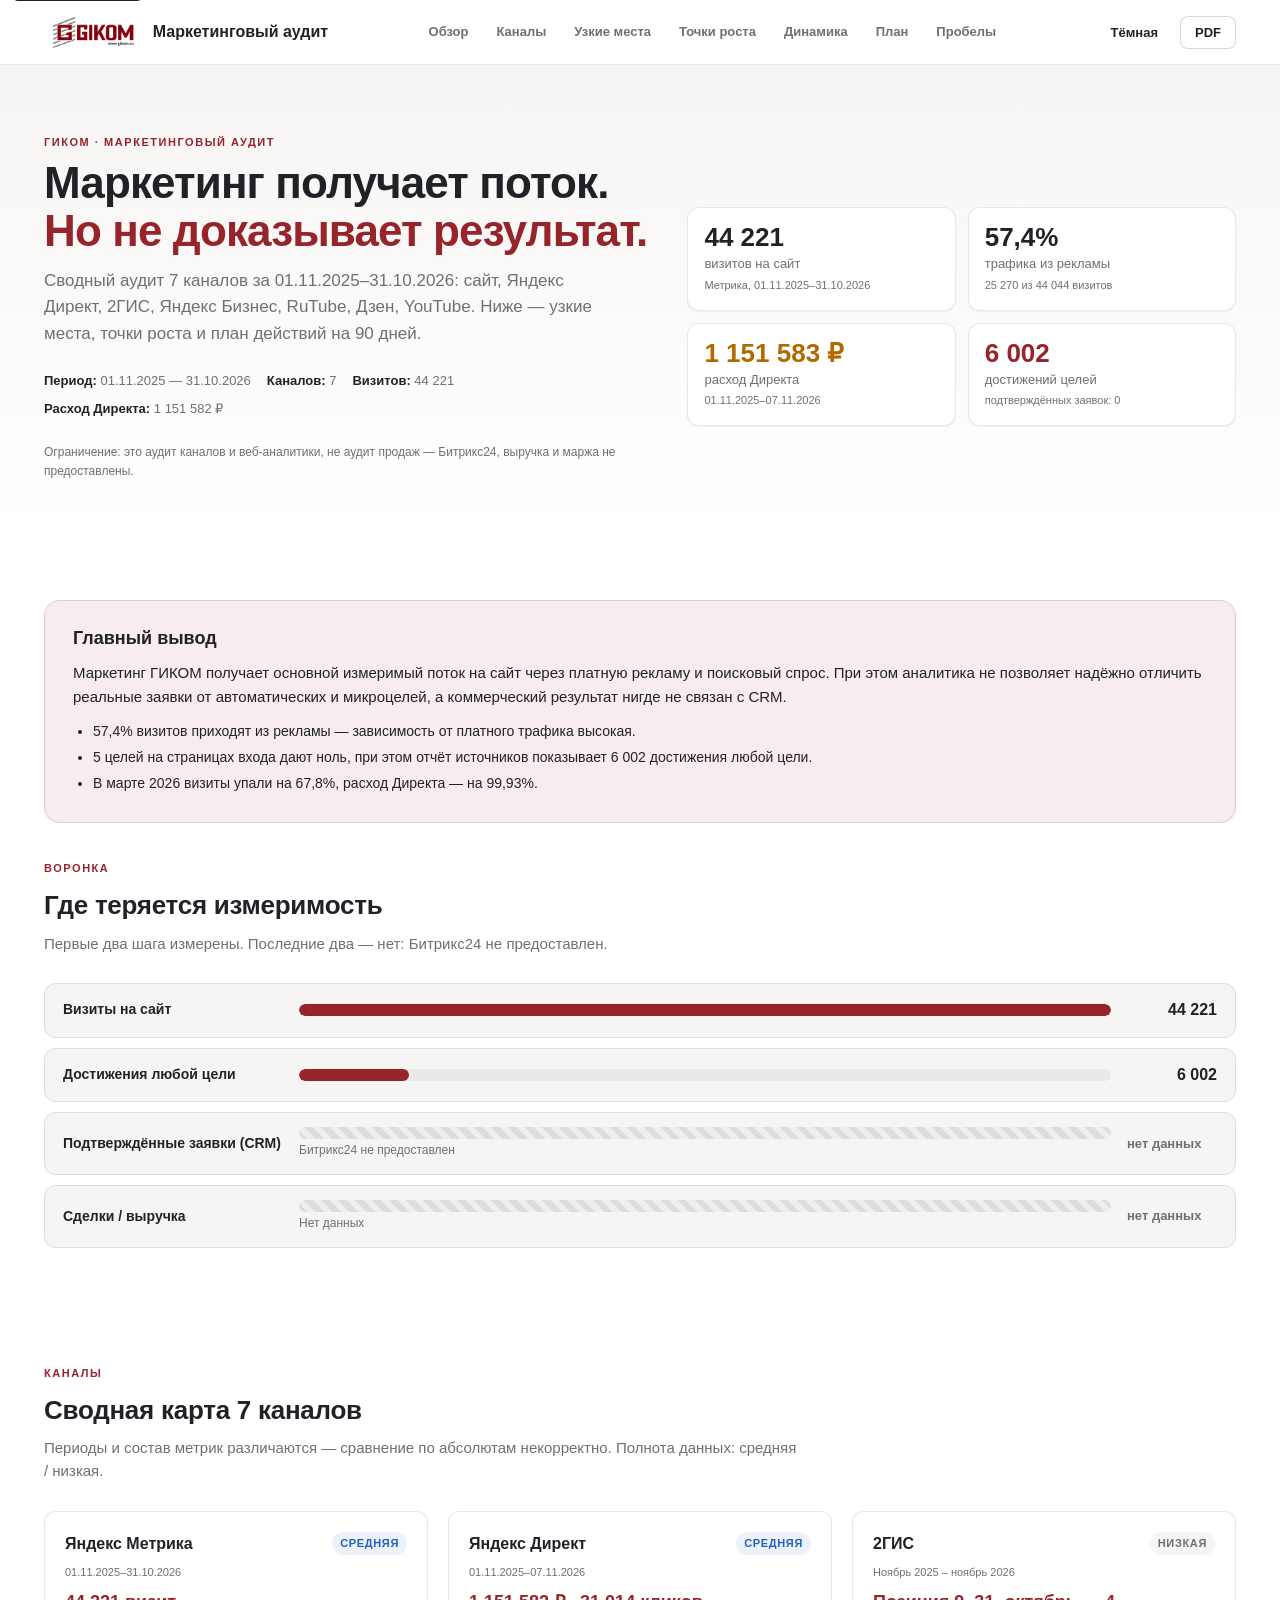
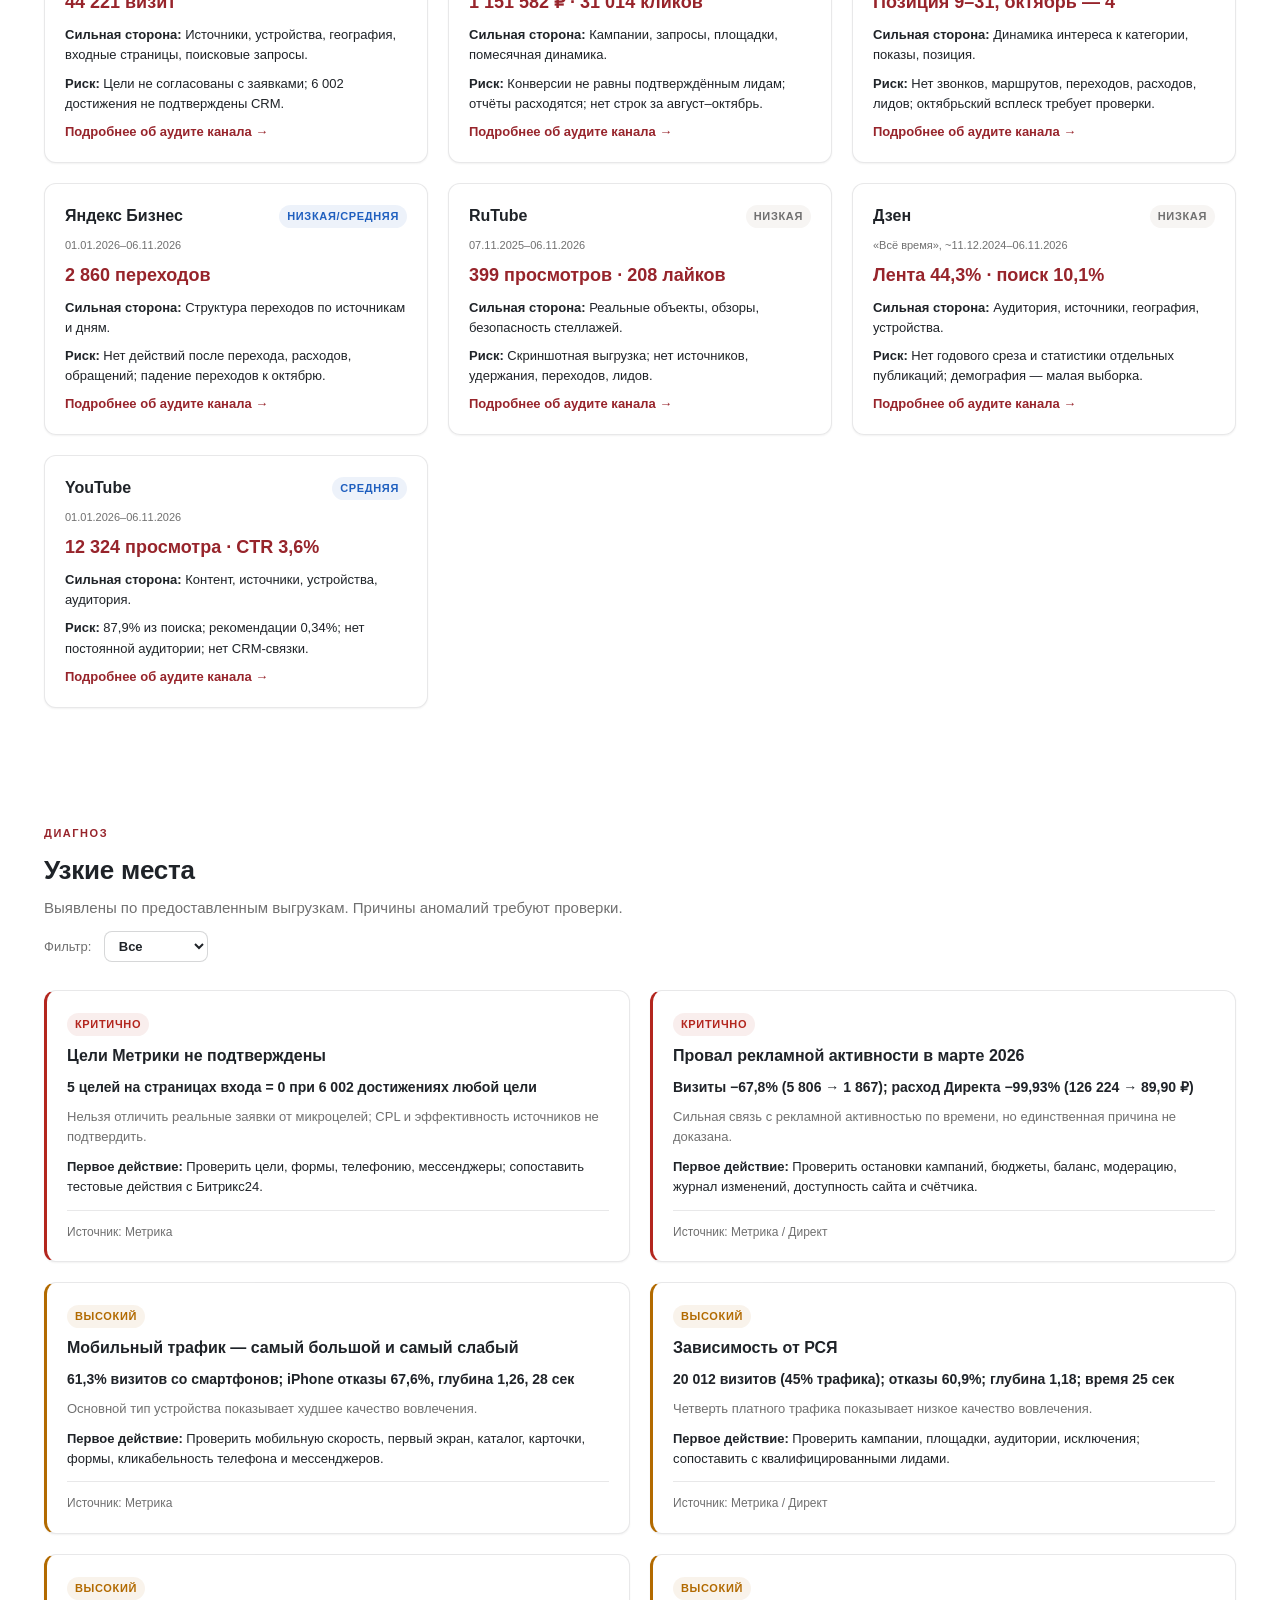
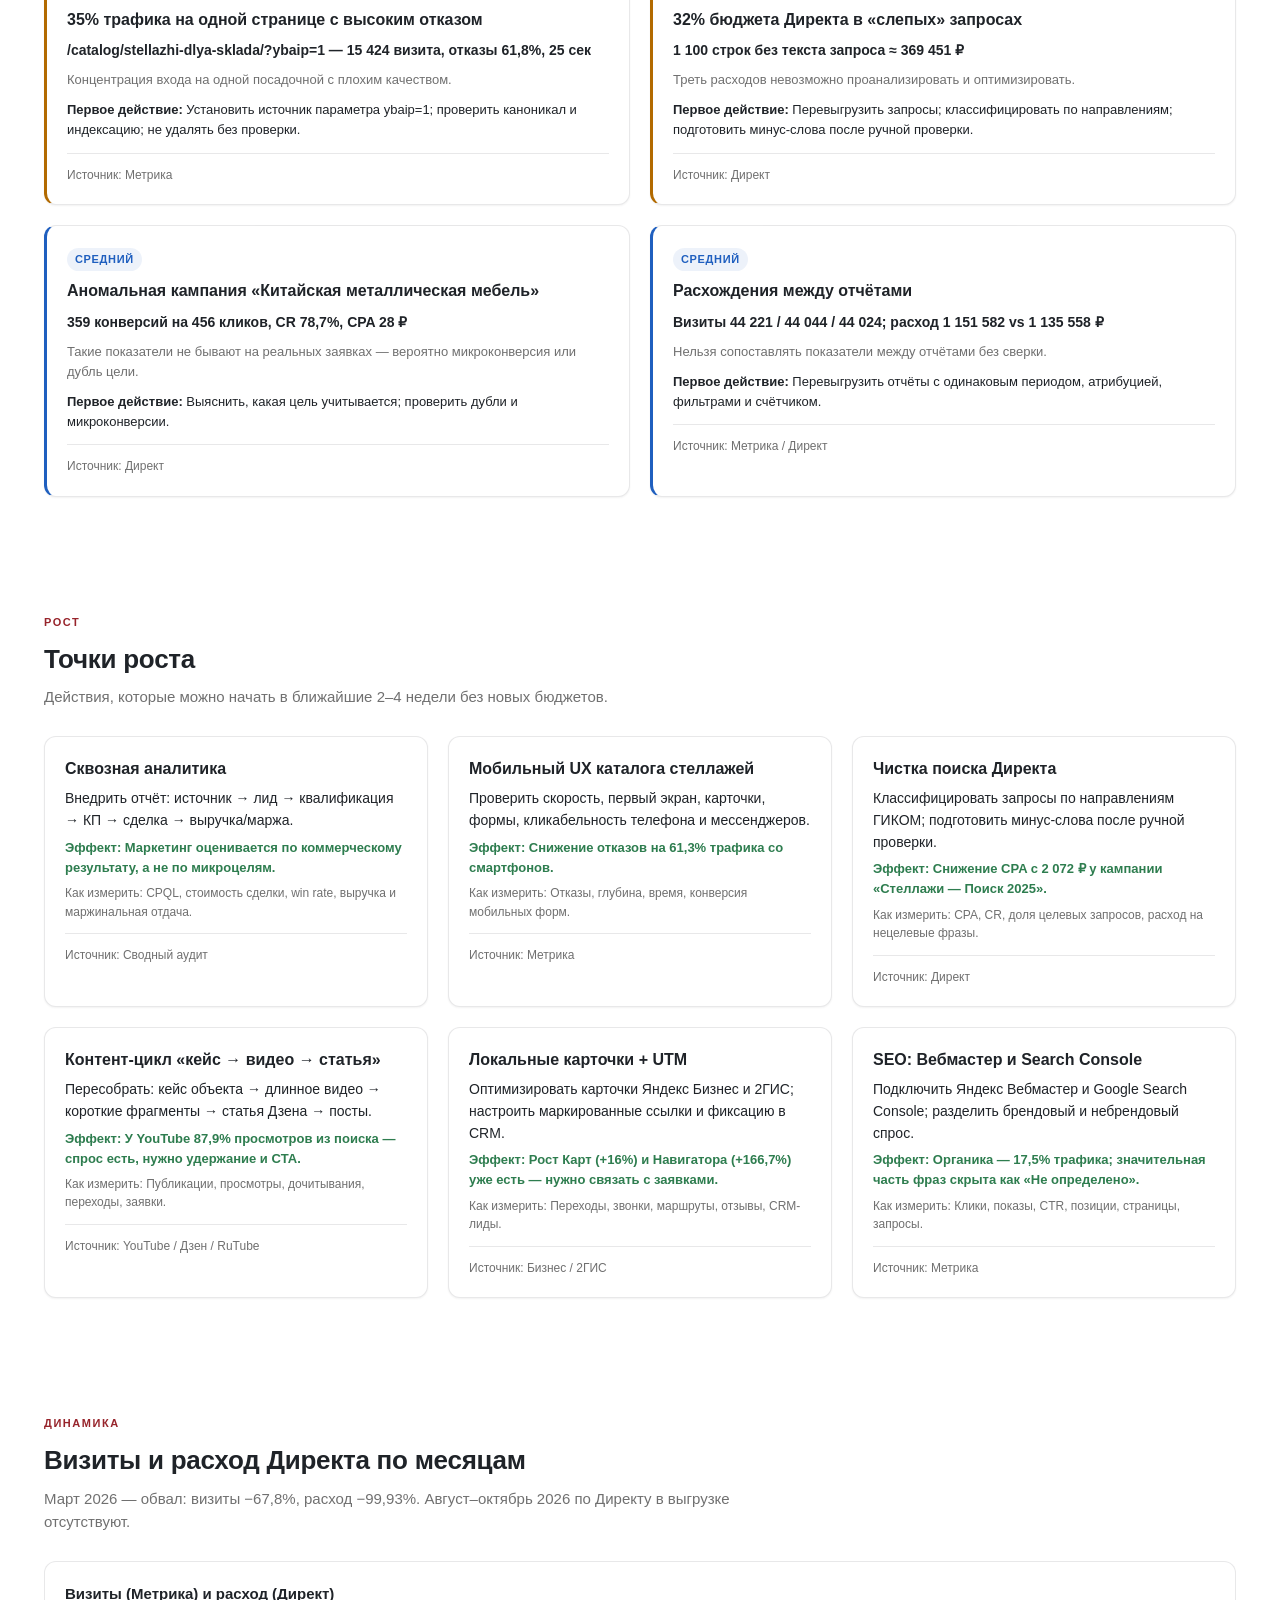
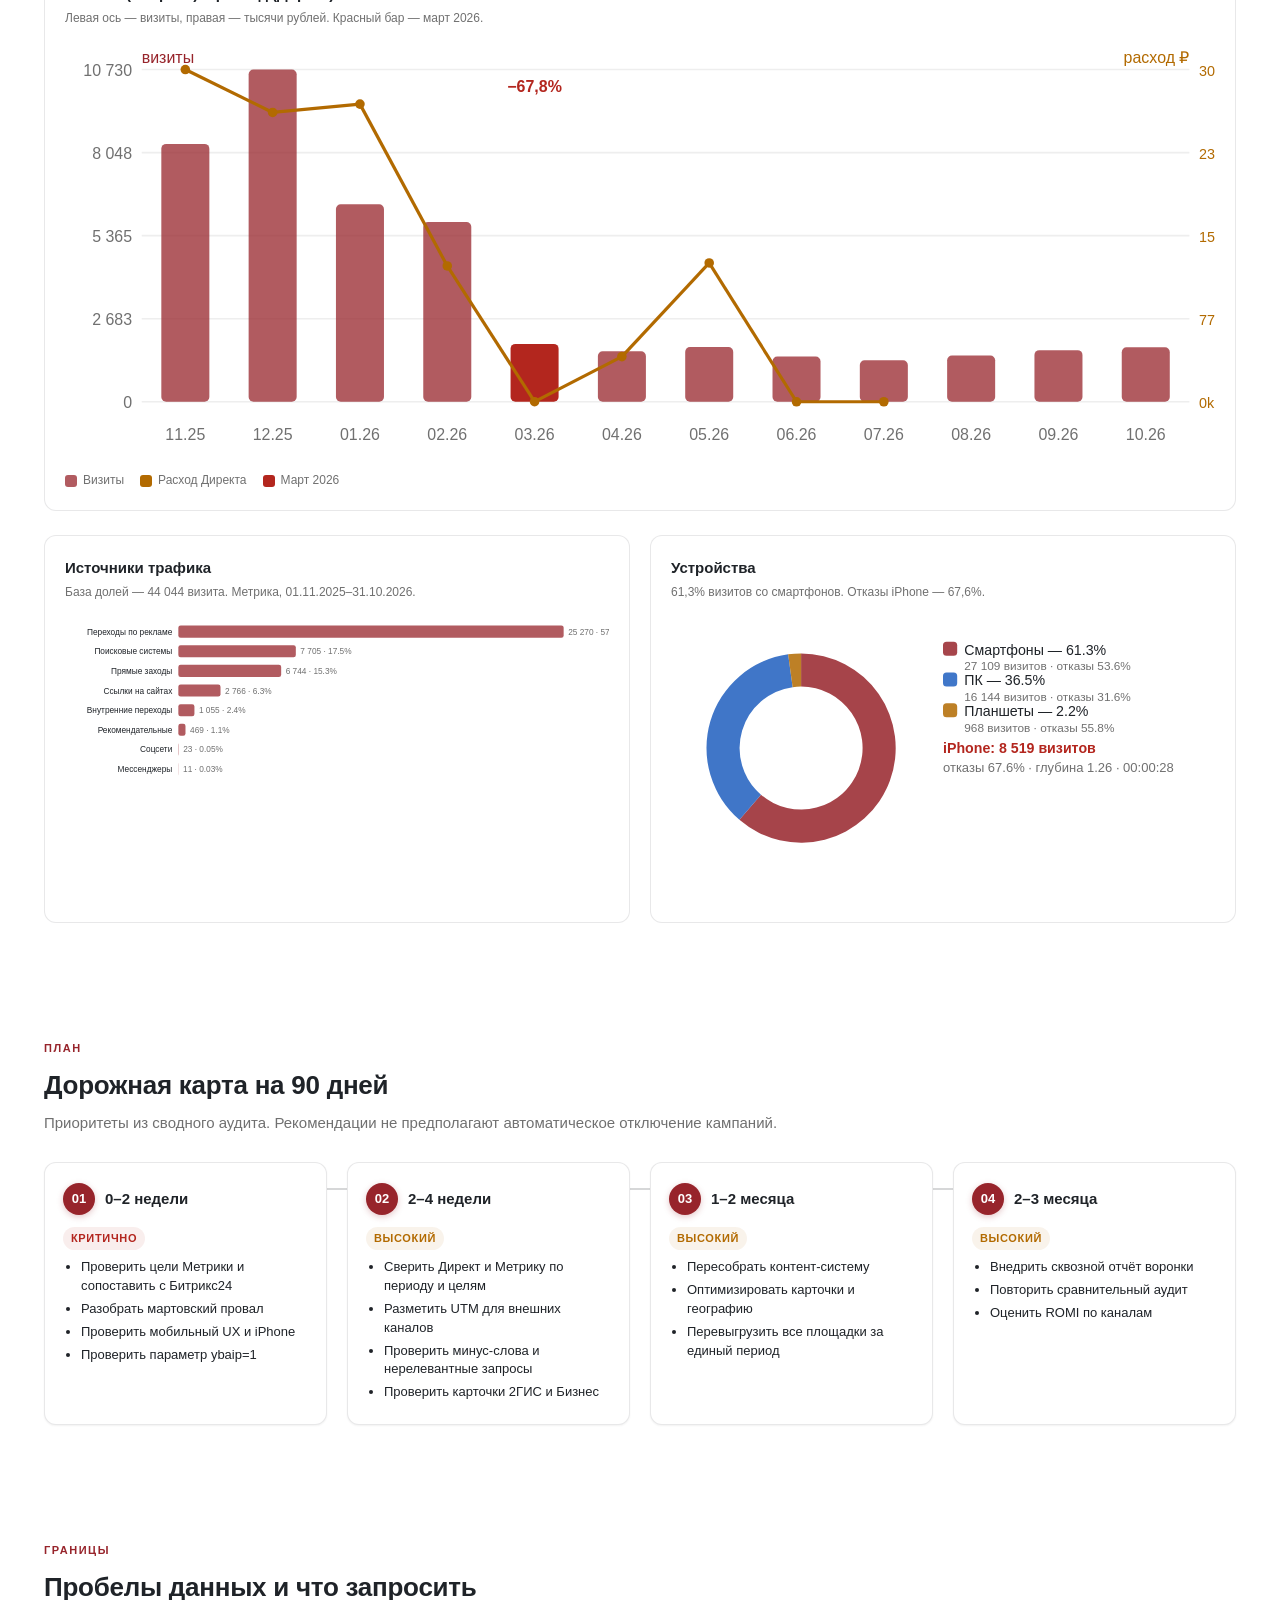
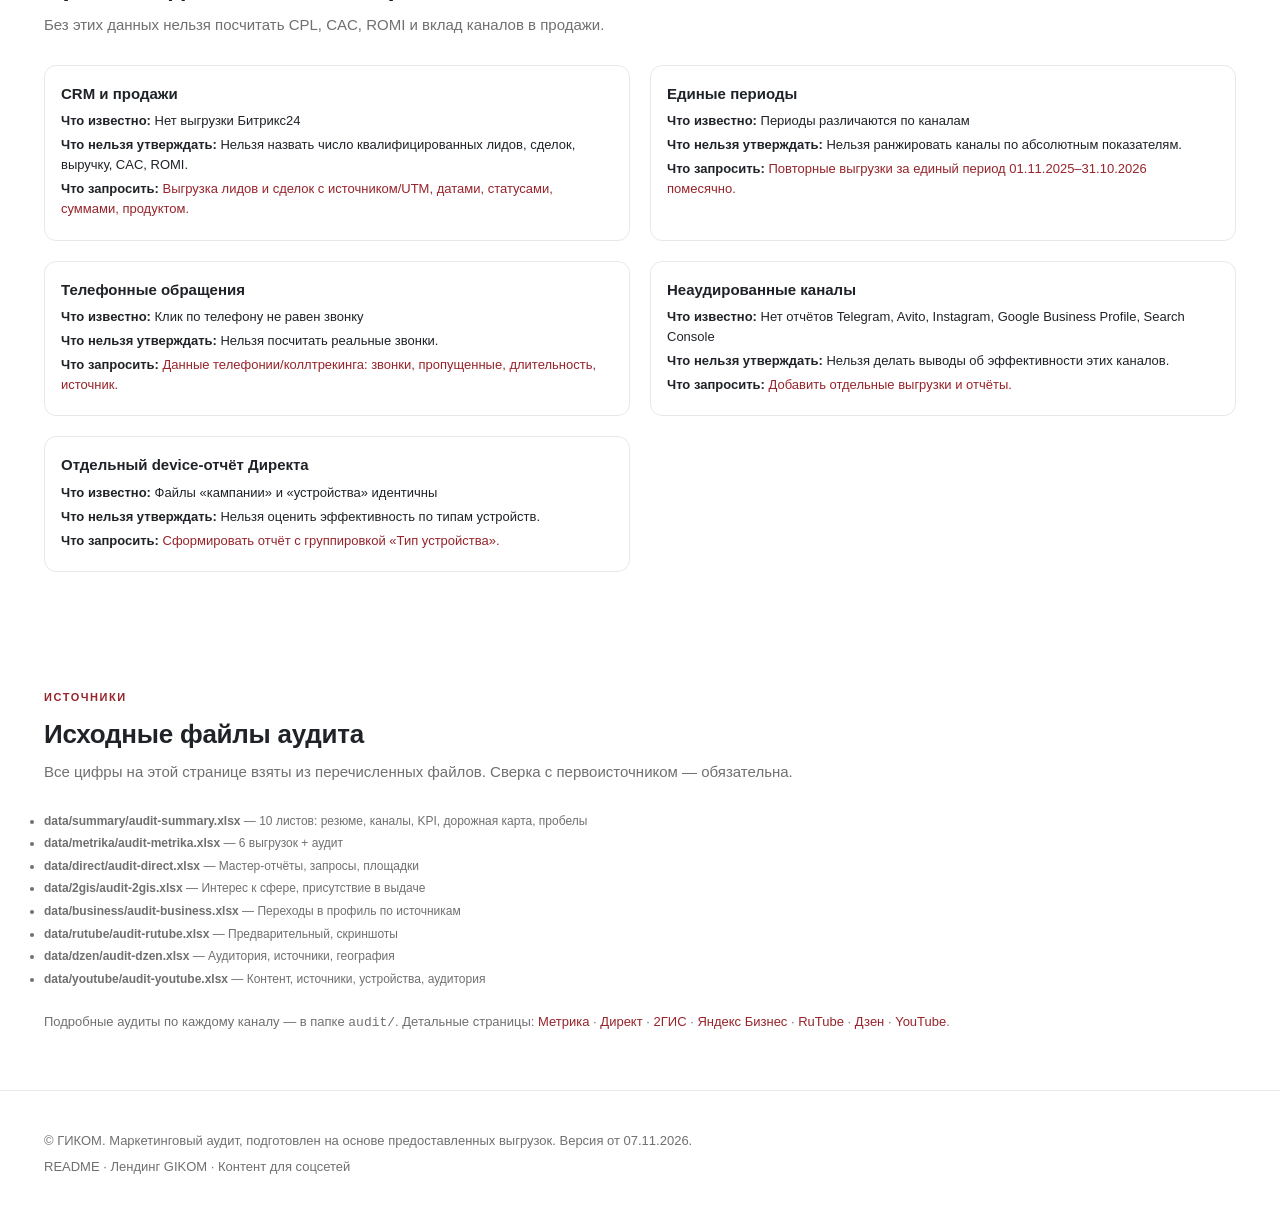
==== audit/index.html @ f81a43a3 "audit create" ====
﻿<!DOCTYPE html>
<html lang="ru">
<head>
  <meta charset="UTF-8">
  <meta name="viewport" content="width=device-width, initial-scale=1.0">
  <title>Маркетинговый аудит ГИКОМ — дашборд</title>
  <meta name="description" content="Дашборд маркетингового аудита ГИКОМ: каналы, сайт, реклама, узкие места и точки роста.">
  <link rel="icon" href="dashboard/img/logo.png">
  <link rel="stylesheet" href="dashboard/css/styles.css">
</head>
<body>
  <a class="skip-link" href="#main">К содержанию</a>
  <div class="progress" aria-hidden="true"></div>

  <header class="site-header">
    <div class="container site-header__inner">
      <a class="logo" href="#top">
        <img src="dashboard/img/logo.png" alt="ГИКОМ">
        <span>Маркетинговый аудит</span>
      </a>
      <nav class="nav" aria-label="Разделы">
        <a href="#overview">Обзор</a>
        <a href="#channels">Каналы</a>
        <a href="#bottlenecks">Узкие места</a>
        <a href="#growth">Точки роста</a>
        <a href="#dynamics">Динамика</a>
        <a href="#roadmap">План</a>
        <a href="#gaps">Пробелы</a>
      </nav>
      <div class="header-actions">
        <button class="btn btn--ghost" id="theme-toggle" type="button">Тёмная</button>
        <button class="btn" id="print-btn" type="button">PDF</button>
        <button class="burger" type="button" aria-label="Меню" aria-expanded="false">
          <span></span><span></span><span></span>
        </button>
      </div>
    </div>
    <nav class="mobile-nav" aria-label="Мобильное меню">
      <a href="#overview">Обзор</a>
      <a href="#channels">Каналы</a>
      <a href="#bottlenecks">Узкие места</a>
      <a href="#growth">Точки роста</a>
      <a href="#dynamics">Динамика</a>
      <a href="#roadmap">План</a>
      <a href="#gaps">Пробелы</a>
      <a href="#sources">Источники</a>
    </nav>
  </header>

  <main id="main">
    <!-- HERO -->
    <section class="hero" id="top">
      <div class="container hero__grid">
        <div>
          <span class="eyebrow">ГИКОМ · Маркетинговый аудит</span>
          <h1>Маркетинг получает поток.<br><span class="accent">Но не доказывает результат.</span></h1>
          <p class="hero__lead">
            Сводный аудит 7 каналов за 01.11.2025–31.10.2026: сайт, Яндекс Директ,
            2ГИС, Яндекс Бизнес, RuTube, Дзен, YouTube. Ниже — узкие места, точки роста
            и план действий на 90 дней.
          </p>
          <div class="hero__meta">
            <span><strong>Период:</strong> 01.11.2025 — 31.10.2026</span>
            <span><strong>Каналов:</strong> 7</span>
            <span><strong>Визитов:</strong> 44 221</span>
            <span><strong>Расход Директа:</strong> 1 151 582 ₽</span>
          </div>
          <p class="hero__meta" style="font-size:12px">
            Ограничение: это аудит каналов и веб-аналитики, не аудит продаж — Битрикс24, выручка и маржа не предоставлены.
          </p>
        </div>
        <div>
          <div class="kpi-grid" id="kpi-grid"></div>
        </div>
      </div>
    </section>

    <!-- INSIGHT -->
    <section id="overview">
      <div class="container">
        <div class="insight reveal">
          <h3>Главный вывод</h3>
          <p>
            Маркетинг ГИКОМ получает основной измеримый поток на сайт через платную рекламу
            и поисковый спрос. При этом аналитика не позволяет надёжно отличить реальные заявки
            от автоматических и микроцелей, а коммерческий результат нигде не связан с CRM.
          </p>
          <ul>
            <li>57,4% визитов приходят из рекламы — зависимость от платного трафика высокая.</li>
            <li>5 целей на страницах входа дают ноль, при этом отчёт источников показывает 6 002 достижения любой цели.</li>
            <li>В марте 2026 визиты упали на 67,8%, расход Директа — на 99,93%.</li>
          </ul>
        </div>

        <div style="margin-top:32px" class="reveal">
          <div class="section-head">
            <span class="eyebrow">Воронка</span>
            <h2>Где теряется измеримость</h2>
            <p>Первые два шага измерены. Последние два — нет: Битрикс24 не предоставлен.</p>
          </div>
          <div class="funnel" id="funnel"></div>
        </div>
      </div>
    </section>

    <!-- CHANNELS -->
    <section id="channels">
      <div class="container">
        <div class="section-head reveal">
          <span class="eyebrow">Каналы</span>
          <h2>Сводная карта 7 каналов</h2>
          <p>Периоды и состав метрик различаются — сравнение по абсолютам некорректно.
            Полнота данных: средняя / низкая.</p>
        </div>
        <div class="grid grid--3" id="channels-grid"></div>
      </div>
    </section>

    <!-- BOTTLENECKS -->
    <section id="bottlenecks">
      <div class="container">
        <div class="section-head reveal">
          <span class="eyebrow">Диагноз</span>
          <h2>Узкие места</h2>
          <p>Выявлены по предоставленным выгрузкам. Причины аномалий требуют проверки.</p>
          <div style="margin-top:12px">
            <label for="bn-filter" style="font-size:13px;color:var(--muted);margin-right:8px">Фильтр:</label>
            <select id="bn-filter" class="btn" style="padding:6px 10px">
              <option value="all">Все</option>
              <option value="critical">Критично</option>
              <option value="high">Высокий</option>
              <option value="medium">Средний</option>
            </select>
          </div>
        </div>
        <div class="grid grid--2" id="bn-grid"></div>
      </div>
    </section>

    <!-- GROWTH -->
    <section id="growth">
      <div class="container">
        <div class="section-head reveal">
          <span class="eyebrow">Рост</span>
          <h2>Точки роста</h2>
          <p>Действия, которые можно начать в ближайшие 2–4 недели без новых бюджетов.</p>
        </div>
        <div class="grid grid--3" id="growth-grid"></div>
      </div>
    </section>

    <!-- DYNAMICS -->
    <section id="dynamics">
      <div class="container">
        <div class="section-head reveal">
          <span class="eyebrow">Динамика</span>
          <h2>Визиты и расход Директа по месяцам</h2>
          <p>Март 2026 — обвал: визиты −67,8%, расход −99,93%. Август–октябрь 2026 по Директу в выгрузке отсутствуют.</p>
        </div>
        <div class="chart reveal">
          <div class="chart__title">Визиты (Метрика) и расход (Директ)</div>
          <div class="chart__note">Левая ось — визиты, правая — тысячи рублей. Красный бар — март 2026.</div>
          <svg id="chart-monthly" viewBox="0 0 720 260" role="img" aria-label="График визитов и расхода по месяцам"></svg>
          <div class="chart__legend">
            <span><i style="background:#97242B;opacity:.75"></i> Визиты</span>
            <span><i style="background:#B26A00"></i> Расход Директа</span>
            <span><i style="background:#B3261E"></i> Март 2026</span>
          </div>
        </div>

        <div class="grid grid--2" style="margin-top:24px">
          <div class="chart reveal">
            <div class="chart__title">Источники трафика</div>
            <div class="chart__note">База долей — 44 044 визита. Метрика, 01.11.2025–31.10.2026.</div>
            <svg id="chart-sources" viewBox="0 0 720 220" role="img" aria-label="Источники трафика"></svg>
          </div>
          <div class="chart reveal">
            <div class="chart__title">Устройства</div>
            <div class="chart__note">61,3% визитов со смартфонов. Отказы iPhone — 67,6%.</div>
            <svg id="chart-devices" viewBox="0 0 460 240" role="img" aria-label="Распределение по устройствам"></svg>
          </div>
        </div>
      </div>
    </section>

    <!-- ROADMAP -->
    <section id="roadmap">
      <div class="container">
        <div class="section-head reveal">
          <span class="eyebrow">План</span>
          <h2>Дорожная карта на 90 дней</h2>
          <p>Приоритеты из сводного аудита. Рекомендации не предполагают автоматическое отключение кампаний.</p>
        </div>
        <div class="roadmap" id="roadmap-grid"></div>
      </div>
    </section>

    <!-- GAPS -->
    <section id="gaps">
      <div class="container">
        <div class="section-head reveal">
          <span class="eyebrow">Границы</span>
          <h2>Пробелы данных и что запросить</h2>
          <p>Без этих данных нельзя посчитать CPL, CAC, ROMI и вклад каналов в продажи.</p>
        </div>
        <div class="grid grid--2" id="gaps-grid"></div>
      </div>
    </section>

    <!-- SOURCES -->
    <section id="sources">
      <div class="container">
        <div class="section-head reveal">
          <span class="eyebrow">Источники</span>
          <h2>Исходные файлы аудита</h2>
          <p>Все цифры на этой странице взяты из перечисленных файлов. Сверка с первоисточником — обязательна.</p>
        </div>
        <ul class="source-list" id="files-list"></ul>
        <div style="margin-top:24px" class="reveal">
          <p style="font-size:13px;color:var(--muted)">
            Подробные аудиты по каждому каналу — в папке <code>audit/</code>.
            Детальные страницы: 
            <a href="dashboard/channels/metrika.html">Метрика</a> ·
            <a href="dashboard/channels/direct.html">Директ</a> ·
            <a href="dashboard/channels/2gis.html">2ГИС</a> ·
            <a href="dashboard/channels/yandex-biz.html">Яндекс Бизнес</a> ·
            <a href="dashboard/channels/rutube.html">RuTube</a> ·
            <a href="dashboard/channels/dzen.html">Дзен</a> ·
            <a href="dashboard/channels/youtube.html">YouTube</a>.
          </p>
        </div>
      </div>
    </section>
  </main>

  <footer class="site-footer">
    <div class="container">
      <p>© ГИКОМ. Маркетинговый аудит, подготовлен на основе предоставленных выгрузок. Версия от 07.11.2026.</p>
      <p style="margin-top:6px">
        <a href="README.md">README</a> ·
        <a href="landing/">Лендинг GIKOM</a> ·
        <a href="content/">Контент для соцсетей</a>
      </p>
    </div>
  </footer>

  <script src="dashboard/js/data.js"></script>
  <script src="dashboard/js/app.js"></script>
</body>
</html>
---- audit/dashboard/css/styles.css ----
/* ============================================================
   Дашборд маркетингового аудита ГИКОМ
   Светлая тема, фирменная палитра ГИКОМ.
   ============================================================ */

:root {
  --accent: #97242B;
  --accent-soft: rgba(151, 36, 43, 0.08);
  --text: #1F2328;
  --muted: #707070;
  --bg: #FFFFFF;
  --bg-alt: #F7F5F3;
  --border: rgba(31, 35, 40, 0.10);
  --border-strong: rgba(31, 35, 40, 0.18);
  --critical: #B3261E;
  --critical-soft: rgba(179, 38, 30, 0.08);
  --warning: #B26A00;
  --warning-soft: rgba(178, 106, 0, 0.08);
  --info: #1F5FBF;
  --info-soft: rgba(31, 95, 191, 0.08);
  --ok: #2E7D4F;
  --ok-soft: rgba(46, 125, 79, 0.08);
  --shadow-sm: 0 1px 2px rgba(31, 35, 40, 0.06);
  --shadow-md: 0 4px 16px rgba(31, 35, 40, 0.08);
  --radius: 12px;
  --radius-lg: 16px;
  --max: 1240px;
  --gap: 20px;
}

* { box-sizing: border-box; margin: 0; padding: 0; }

html { scroll-behavior: smooth; -webkit-text-size-adjust: 100%; overflow-x: hidden; }
body {
  font-family: -apple-system, "Segoe UI", Roboto, Inter, "Helvetica Neue", Arial, sans-serif;
  font-size: 16px;
  line-height: 1.55;
  color: var(--text);
  background: var(--bg);
  -webkit-font-smoothing: antialiased;
  font-variant-numeric: tabular-nums;
}

a { color: var(--accent); text-decoration: none; }
a:hover { text-decoration: underline; }

img { max-width: 100%; height: auto; display: block; }

.skip-link {
  position: absolute; top: -40px; left: 12px; z-index: 200;
  background: var(--text); color: #fff; padding: 8px 12px; border-radius: 6px;
  transition: top .2s;
}
.skip-link:focus { top: 12px; }

/* ---------- Layout ---------- */
.container { max-width: var(--max); margin: 0 auto; padding: 0 24px; }
@media (max-width: 640px) { .container { padding: 0 16px; } }

section { padding: 56px 0; scroll-margin-top: 72px; }
@media (max-width: 640px) { section { padding: 40px 0; } }

.section-head { margin-bottom: 28px; }
.section-head h2 { font-size: 26px; font-weight: 800; letter-spacing: -0.01em; margin-bottom: 6px; }
.section-head p { color: var(--muted); font-size: 15px; max-width: 760px; }
.eyebrow {
  display: inline-block; font-size: 11px; font-weight: 700;
  letter-spacing: 0.14em; text-transform: uppercase; color: var(--accent);
  margin-bottom: 8px;
}

/* ---------- Header ---------- */
.site-header {
  position: sticky; top: 0; z-index: 100;
  background: rgba(255,255,255,0.92); backdrop-filter: blur(10px);
  -webkit-backdrop-filter: blur(10px);
  border-bottom: 1px solid var(--border);
}
.site-header__inner {
  display: flex; align-items: center; justify-content: space-between;
  gap: 16px; height: 64px;
}
.logo { display: flex; align-items: center; gap: 10px; font-weight: 800; font-size: 16px; color: var(--text); }
.logo img { height: 32px; width: auto; }
.logo span { white-space: nowrap; }

.nav { display: flex; gap: 4px; flex-wrap: wrap; }
.nav a {
  padding: 6px 12px; border-radius: 8px; font-size: 13px; font-weight: 600;
  color: var(--muted); transition: background .15s, color .15s;
}
.nav a:hover { background: var(--bg-alt); color: var(--text); text-decoration: none; }
.nav a.is-active { background: var(--accent-soft); color: var(--accent); }

.header-actions { display: flex; gap: 8px; align-items: center; }
.btn {
  display: inline-flex; align-items: center; gap: 6px;
  padding: 8px 14px; border-radius: 8px; font-size: 13px; font-weight: 600;
  border: 1px solid var(--border-strong); background: var(--bg); color: var(--text);
  cursor: pointer; transition: background .15s, border-color .15s;
}
.btn:hover { background: var(--bg-alt); }
.btn--primary { background: var(--accent); color: #fff; border-color: var(--accent); }
.btn--primary:hover { opacity: 0.92; background: var(--accent); }
.btn--ghost { border: none; background: transparent; }

@media (max-width: 640px) {
  .logo span { display: none; }
  .header-actions .btn { padding: 6px 10px; font-size: 12px; }
  .header-actions .btn--ghost { display: none; }
  .card { overflow-x: auto; -webkit-overflow-scrolling: touch; }
  table { min-width: 520px; }
}
.burger { display: none; flex-direction: column; gap: 4px; padding: 8px; cursor: pointer; border: none; background: none; }
.burger span { width: 20px; height: 2px; background: var(--text); border-radius: 2px; }
@media (max-width: 768px) {
  .nav { display: none; }
  .burger { display: flex; }
}
.mobile-nav {
  display: none; flex-direction: column; gap: 4px;
  padding: 12px 16px 16px; border-top: 1px solid var(--border);
  background: var(--bg);
}
.mobile-nav.is-open { display: flex; }
.mobile-nav a {
  padding: 10px 12px; border-radius: 8px; font-size: 14px; font-weight: 600;
  color: var(--text);
}
.mobile-nav a:hover { background: var(--bg-alt); text-decoration: none; }

.progress { position: fixed; top: 0; left: 0; height: 3px; background: var(--accent); z-index: 200; width: 0%; }

/* ---------- Hero ---------- */
.hero { padding: 64px 0 40px; background: linear-gradient(180deg, var(--bg-alt) 0%, var(--bg) 100%); }
.hero__grid { display: grid; grid-template-columns: 1.1fr 1fr; gap: 40px; align-items: center; }
@media (max-width: 900px) { .hero__grid { grid-template-columns: 1fr; gap: 28px; } }
.hero h1 { font-size: clamp(28px, 4vw, 44px); line-height: 1.1; font-weight: 900; letter-spacing: -0.02em; margin-bottom: 12px; }
.hero h1 .accent { color: var(--accent); }
.hero__lead { font-size: 17px; color: var(--muted); max-width: 560px; margin-bottom: 24px; }
.hero__meta { display: flex; flex-wrap: wrap; gap: 8px 16px; font-size: 13px; color: var(--muted); margin-bottom: 24px; }
.hero__meta strong { color: var(--text); }

.kpi-grid { display: grid; grid-template-columns: repeat(2, 1fr); gap: 12px; }
.kpi {
  background: var(--bg); border: 1px solid var(--border); border-radius: var(--radius);
  padding: 16px; box-shadow: var(--shadow-sm);
}
.kpi__value { font-size: 26px; font-weight: 900; line-height: 1; margin-bottom: 4px; }
.kpi__label { font-size: 13px; color: var(--muted); margin-bottom: 2px; }
.kpi__note { font-size: 11px; color: var(--muted); }
.kpi--accent .kpi__value { color: var(--accent); }
.kpi--warn .kpi__value { color: var(--warning); }

/* ---------- Insight ---------- */
.insight {
  background: var(--accent-soft); border: 1px solid rgba(151,36,43,0.18);
  border-radius: var(--radius-lg); padding: 24px 28px;
}
.insight h3 { font-size: 18px; margin-bottom: 8px; }
.insight p { font-size: 15px; line-height: 1.6; margin-bottom: 12px; }
.insight ul { padding-left: 20px; }
.insight li { margin-bottom: 4px; font-size: 14px; }

/* ---------- Funnel ---------- */
.funnel { display: flex; flex-direction: column; gap: 10px; }
.funnel__step {
  display: grid; grid-template-columns: 220px 1fr 90px; gap: 16px; align-items: center;
  padding: 14px 18px; background: var(--bg-alt); border-radius: var(--radius);
  border: 1px solid var(--border);
}
@media (max-width: 640px) {
  .funnel__step { grid-template-columns: 1fr; gap: 6px; }
  .funnel__bar { width: 100% !important; }
}
.funnel__label { font-size: 14px; font-weight: 600; }
.funnel__bar-wrap { height: 12px; background: rgba(31,35,40,0.06); border-radius: 999px; overflow: hidden; }
.funnel__bar { height: 100%; background: var(--accent); border-radius: 999px; transition: width .6s ease; }
.funnel__bar--empty { background: repeating-linear-gradient(45deg, #ddd, #ddd 6px, #eee 6px, #eee 12px); }
.funnel__value { text-align: right; font-weight: 800; font-size: 16px; }
.funnel__value--empty { color: var(--muted); font-size: 13px; font-weight: 600; }
.funnel__note { font-size: 12px; color: var(--muted); margin-top: 2px; }

/* ---------- Cards grid ---------- */
.grid { display: grid; gap: var(--gap); }
.grid--2 { grid-template-columns: repeat(2, 1fr); }
.grid--3 { grid-template-columns: repeat(3, 1fr); }
.grid--4 { grid-template-columns: repeat(4, 1fr); }
@media (max-width: 1024px) { .grid--4 { grid-template-columns: repeat(2, 1fr); } .grid--3 { grid-template-columns: repeat(2, 1fr); } }
@media (max-width: 640px) { .grid--2, .grid--3, .grid--4 { grid-template-columns: 1fr; } }

.card {
  background: var(--bg); border: 1px solid var(--border); border-radius: var(--radius);
  padding: 20px; box-shadow: var(--shadow-sm); transition: box-shadow .2s, transform .2s;
}
.card:hover { box-shadow: var(--shadow-md); }
.card__title { font-size: 16px; font-weight: 700; margin-bottom: 6px; }
.card__meta { font-size: 12px; color: var(--muted); margin-bottom: 10px; }
.card__text { font-size: 14px; color: var(--text); line-height: 1.55; }
.card__list { padding-left: 18px; font-size: 13px; color: var(--text); }
.card__list li { margin-bottom: 4px; }
.card__footer { margin-top: 12px; padding-top: 12px; border-top: 1px solid var(--border); font-size: 12px; color: var(--muted); }

.chip {
  display: inline-flex; align-items: center; gap: 4px;
  font-size: 11px; font-weight: 700; letter-spacing: 0.06em; text-transform: uppercase;
  padding: 3px 8px; border-radius: 999px;
}
.chip--critical { background: var(--critical-soft); color: var(--critical); }
.chip--high { background: var(--warning-soft); color: var(--warning); }
.chip--medium { background: var(--info-soft); color: var(--info); }
.chip--low { background: var(--bg-alt); color: var(--muted); }
.chip--ok { background: var(--ok-soft); color: var(--ok); }

/* ---------- Channel cards ---------- */
.channel-card { display: flex; flex-direction: column; gap: 8px; }
.channel-card__head { display: flex; align-items: center; justify-content: space-between; gap: 8px; }
.channel-card__name { font-size: 16px; font-weight: 700; }
.channel-card__period { font-size: 11px; color: var(--muted); }
.channel-card__key { font-size: 18px; font-weight: 800; color: var(--accent); }
.channel-card__row { font-size: 13px; }
.channel-card__row strong { color: var(--text); }
.channel-card__link { margin-top: auto; font-size: 13px; font-weight: 600; }

/* ---------- Bottleneck cards ---------- */
.bn-card { border-left: 3px solid var(--border-strong); }
.bn-card--critical { border-left-color: var(--critical); }
.bn-card--high { border-left-color: var(--warning); }
.bn-card--medium { border-left-color: var(--info); }
.bn-card__metric { font-size: 14px; font-weight: 700; margin: 8px 0; }
.bn-card__why { font-size: 13px; color: var(--muted); margin-bottom: 10px; }
.bn-card__action { font-size: 13px; }
.bn-card__action strong { color: var(--text); }

/* ---------- Growth cards ---------- */
.growth-card__effect { font-size: 13px; color: var(--ok); font-weight: 600; margin: 6px 0; }
.growth-card__measure { font-size: 12px; color: var(--muted); }

/* ---------- Charts ---------- */
.chart { background: var(--bg); border: 1px solid var(--border); border-radius: var(--radius); padding: 20px; }
.chart__title { font-size: 15px; font-weight: 700; margin-bottom: 4px; }
.chart__note { font-size: 12px; color: var(--muted); margin-bottom: 16px; }
.chart svg { width: 100%; height: auto; display: block; }
.chart__legend { display: flex; gap: 16px; flex-wrap: wrap; font-size: 12px; color: var(--muted); margin-top: 12px; }
.chart__legend span { display: inline-flex; align-items: center; gap: 6px; }
.chart__legend i { width: 12px; height: 12px; border-radius: 3px; display: inline-block; }

/* ---------- Roadmap ---------- */
.roadmap {
  position: relative;
  display: grid; grid-template-columns: repeat(4, 1fr); gap: 20px;
}
@media (max-width: 900px) { .roadmap { grid-template-columns: repeat(2, 1fr); } }
@media (max-width: 560px) { .roadmap { grid-template-columns: 1fr; } }
.roadmap::before {
  content: ""; position: absolute; top: 26px; left: 8%; right: 8%;
  height: 2px; background: var(--border-strong); z-index: 0;
}
@media (max-width: 900px) { .roadmap::before { display: none; } }
.roadmap__phase {
  position: relative; z-index: 1;
  background: var(--bg); border: 1px solid var(--border); border-radius: var(--radius);
  padding: 20px 18px 18px; box-shadow: var(--shadow-sm);
  display: flex; flex-direction: column; gap: 8px;
}
.roadmap__phase:hover { box-shadow: var(--shadow-md); }
.roadmap__head { display: flex; align-items: center; gap: 10px; margin-bottom: 4px; }
.roadmap__num {
  width: 32px; height: 32px; border-radius: 50%;
  background: var(--accent); color: #fff; font-weight: 800; font-size: 13px;
  display: inline-flex; align-items: center; justify-content: center; flex-shrink: 0;
  box-shadow: 0 2px 6px rgba(151,36,43,0.25);
}
.roadmap__phase h4 { font-size: 15px; font-weight: 800; margin: 0; line-height: 1.2; }
.roadmap__phase .chip { align-self: flex-start; }
.roadmap__phase ul { padding-left: 18px; font-size: 13px; margin: 0; }
.roadmap__phase li { margin-bottom: 4px; line-height: 1.45; }

/* ---------- Gaps ---------- */
.gap { border: 1px solid var(--border); border-radius: var(--radius); padding: 16px; }
.gap__title { font-size: 15px; font-weight: 700; margin-bottom: 6px; }
.gap__row { font-size: 13px; margin-bottom: 4px; }
.gap__row strong { color: var(--text); }
.gap__row--request { color: var(--accent); }

/* ---------- Source footer ---------- */
.source-list { font-size: 12px; color: var(--muted); }
.source-list li { margin-bottom: 4px; }

/* ---------- Reveal ---------- */
.reveal { opacity: 0; transform: translateY(12px); transition: opacity .5s ease, transform .5s ease; }
.reveal.is-visible { opacity: 1; transform: none; }
@media (prefers-reduced-motion: reduce) {
  .reveal { opacity: 1; transform: none; transition: none; }
  .funnel__bar { transition: none; }
}

/* ---------- Print ---------- */
@page { margin: 14mm; }
@media print {
  .site-header, .progress, .header-actions, .burger, .mobile-nav { display: none !important; }
  body { font-size: 10.5px; -webkit-print-color-adjust: exact; print-color-adjust: exact; }
  section { padding: 16px 0; break-inside: auto; }
  .card, .chart, .gap, .roadmap__phase { box-shadow: none; border: 1px solid #bbb; break-inside: avoid; margin-bottom: 10px; }
  .chart svg { max-width: 100%; }
  h2 { break-after: avoid; }
  .funnel__step { break-inside: avoid; }
  .reveal { opacity: 1 !important; transform: none !important; }
  a { color: inherit; text-decoration: none; }
}

/* ---------- Misc ---------- */
.empty { color: var(--muted); font-style: italic; }
.sr-only { position: absolute; width: 1px; height: 1px; padding: 0; margin: -1px; overflow: hidden; clip: rect(0,0,0,0); white-space: nowrap; border: 0; }
footer.site-footer { padding: 40px 0; border-top: 1px solid var(--border); color: var(--muted); font-size: 13px; }
footer.site-footer a { color: var(--muted); }
footer.site-footer a:hover { color: var(--accent); }
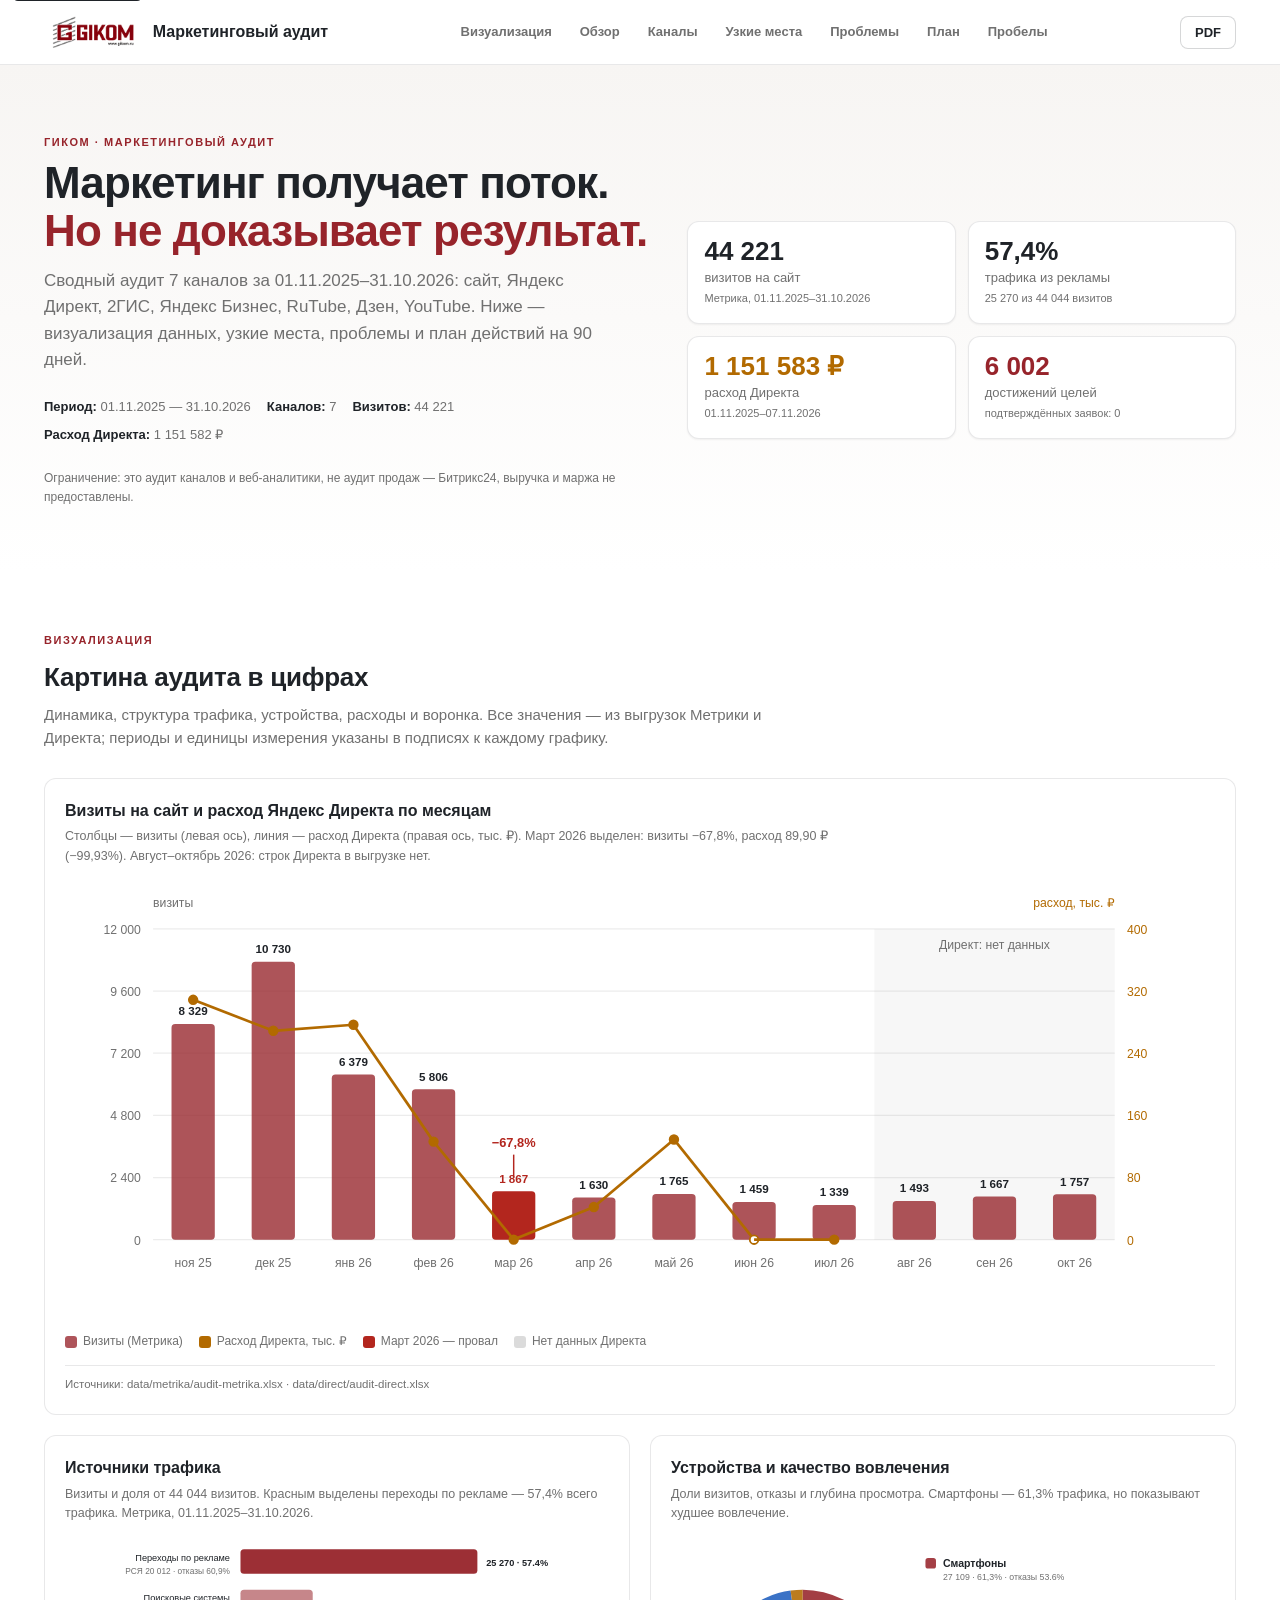
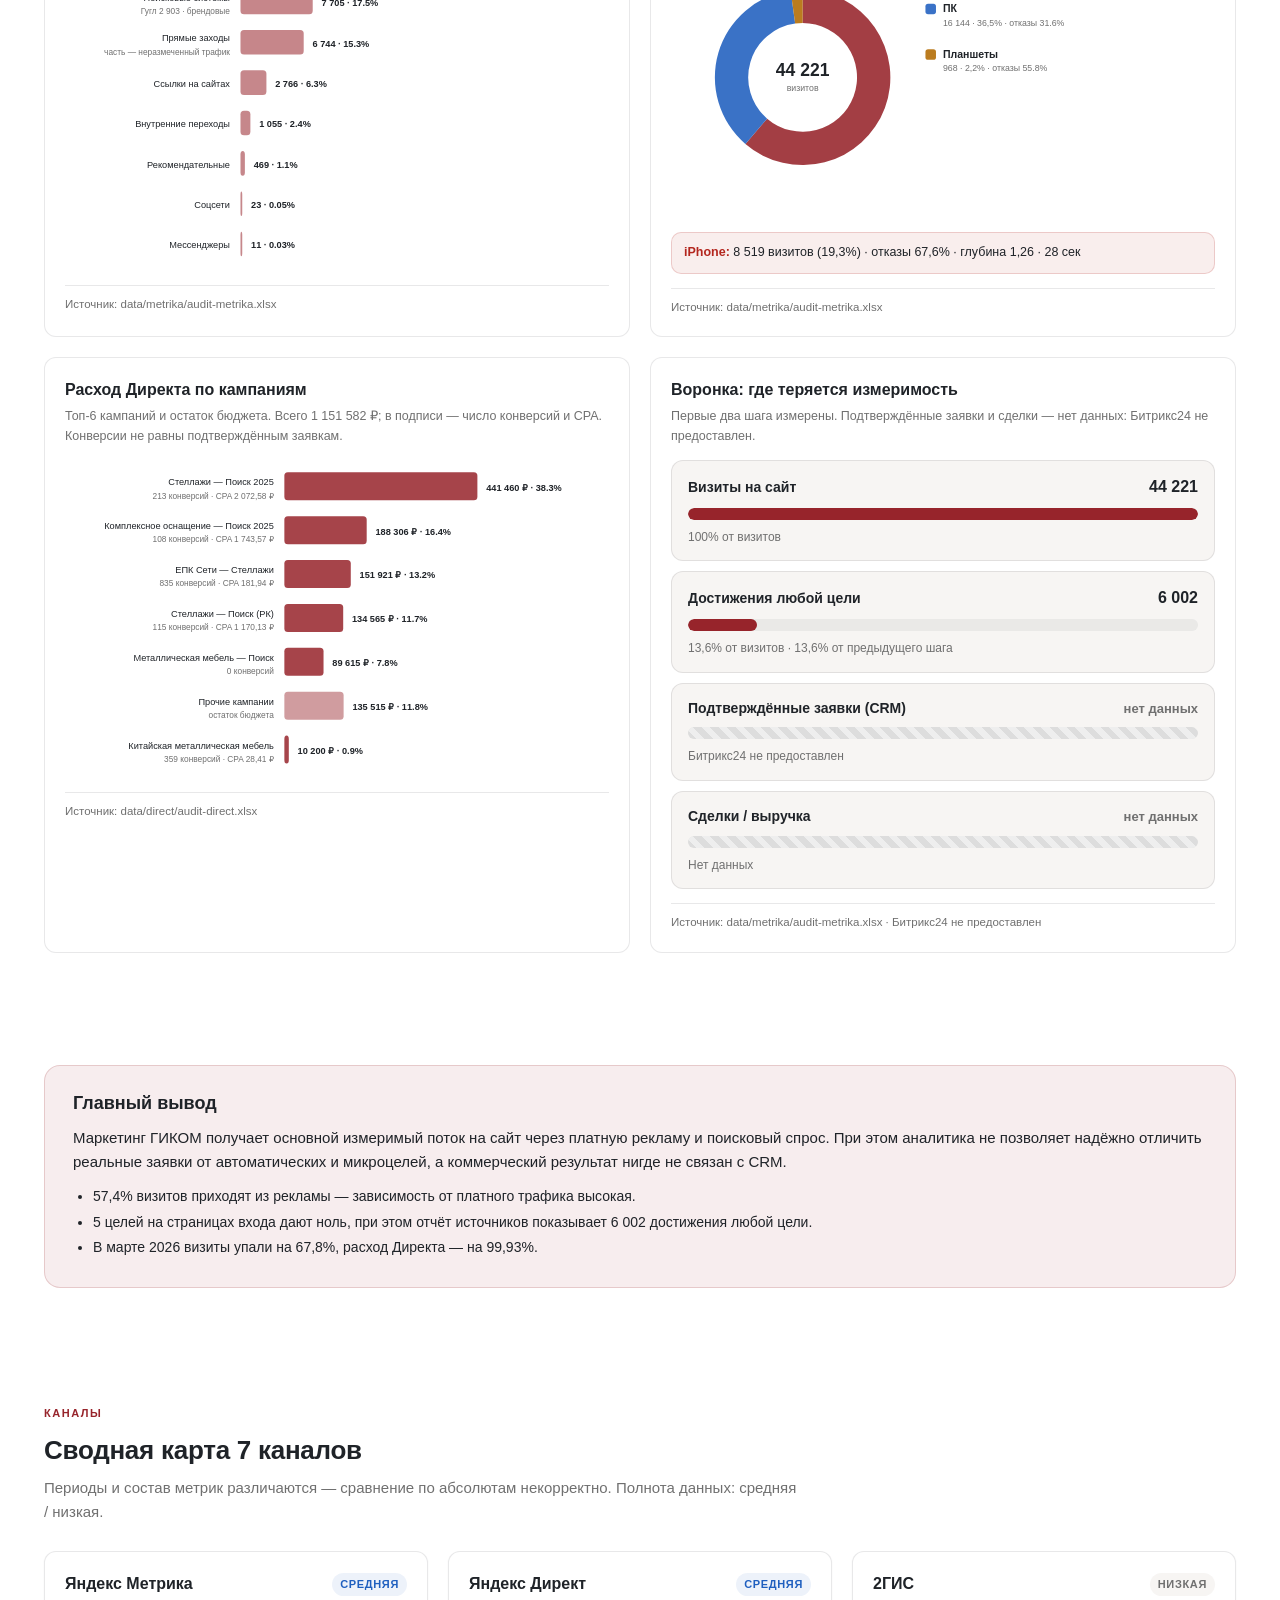
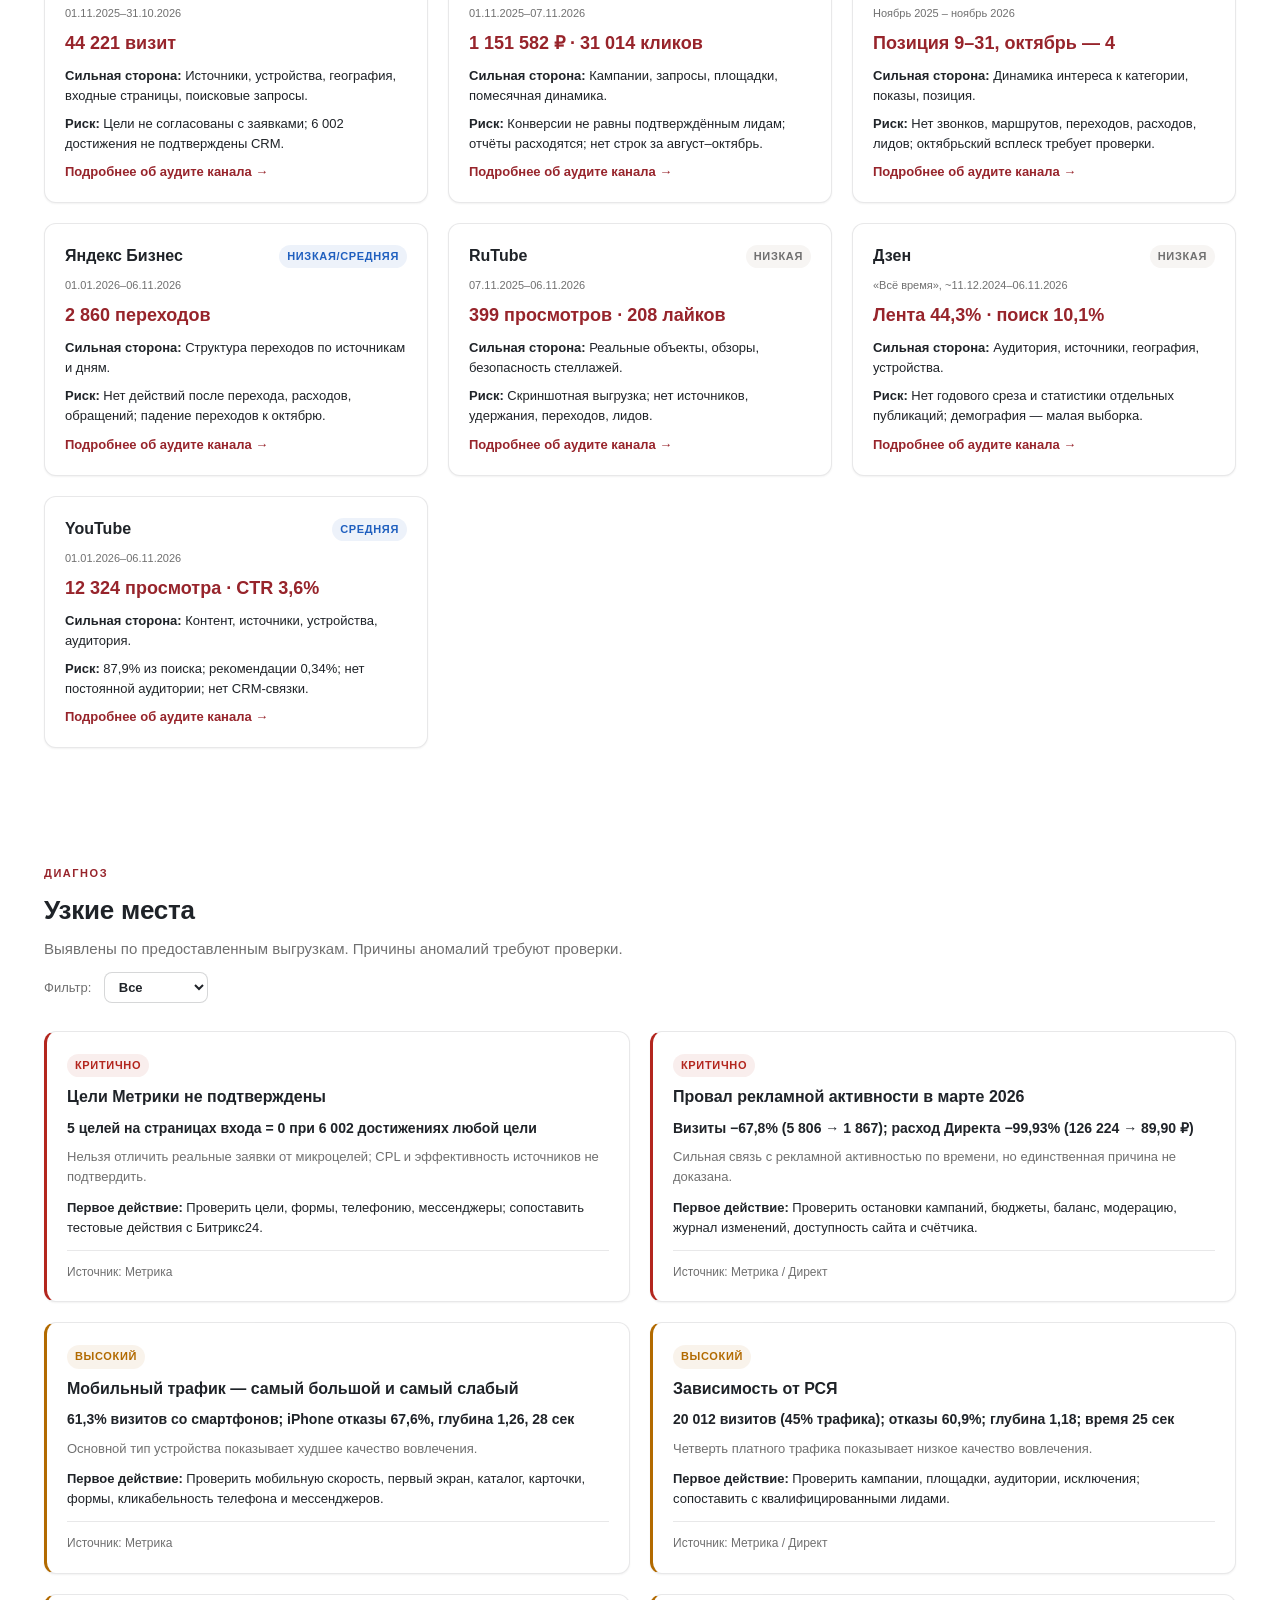
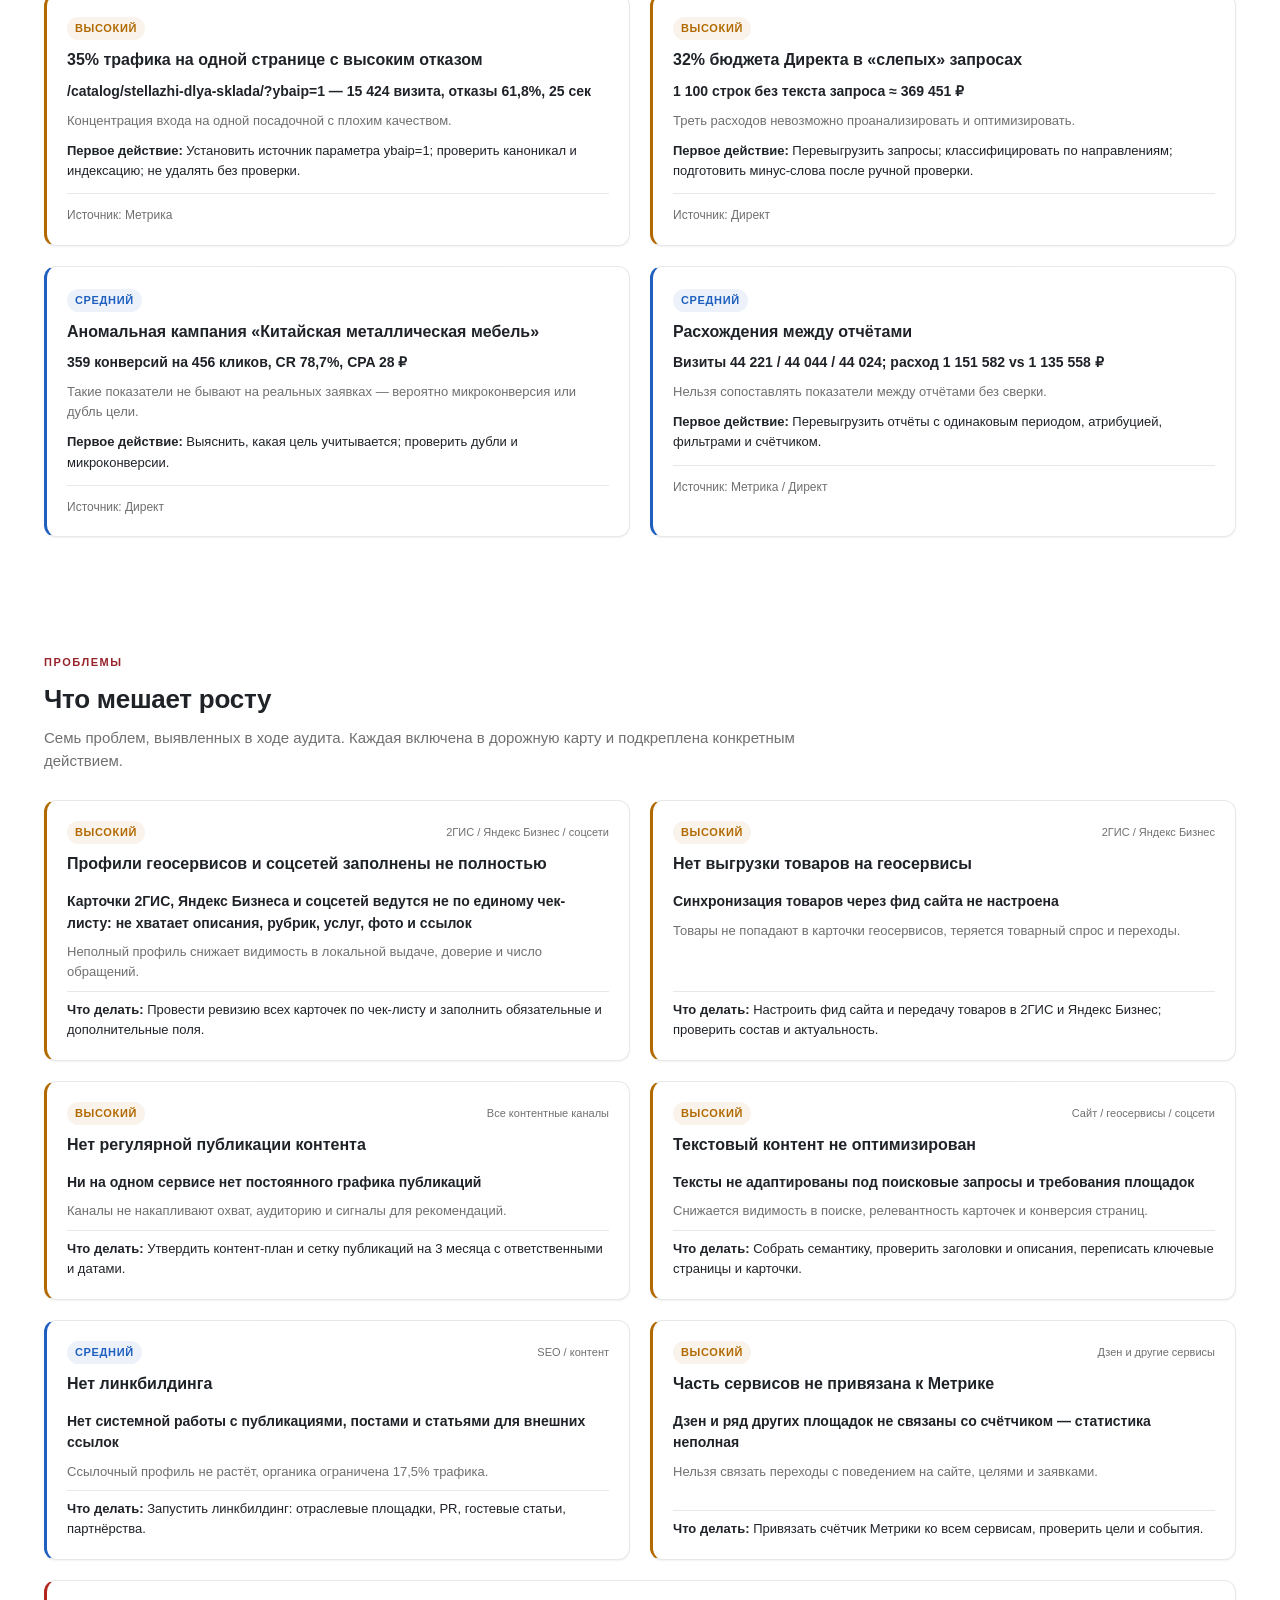
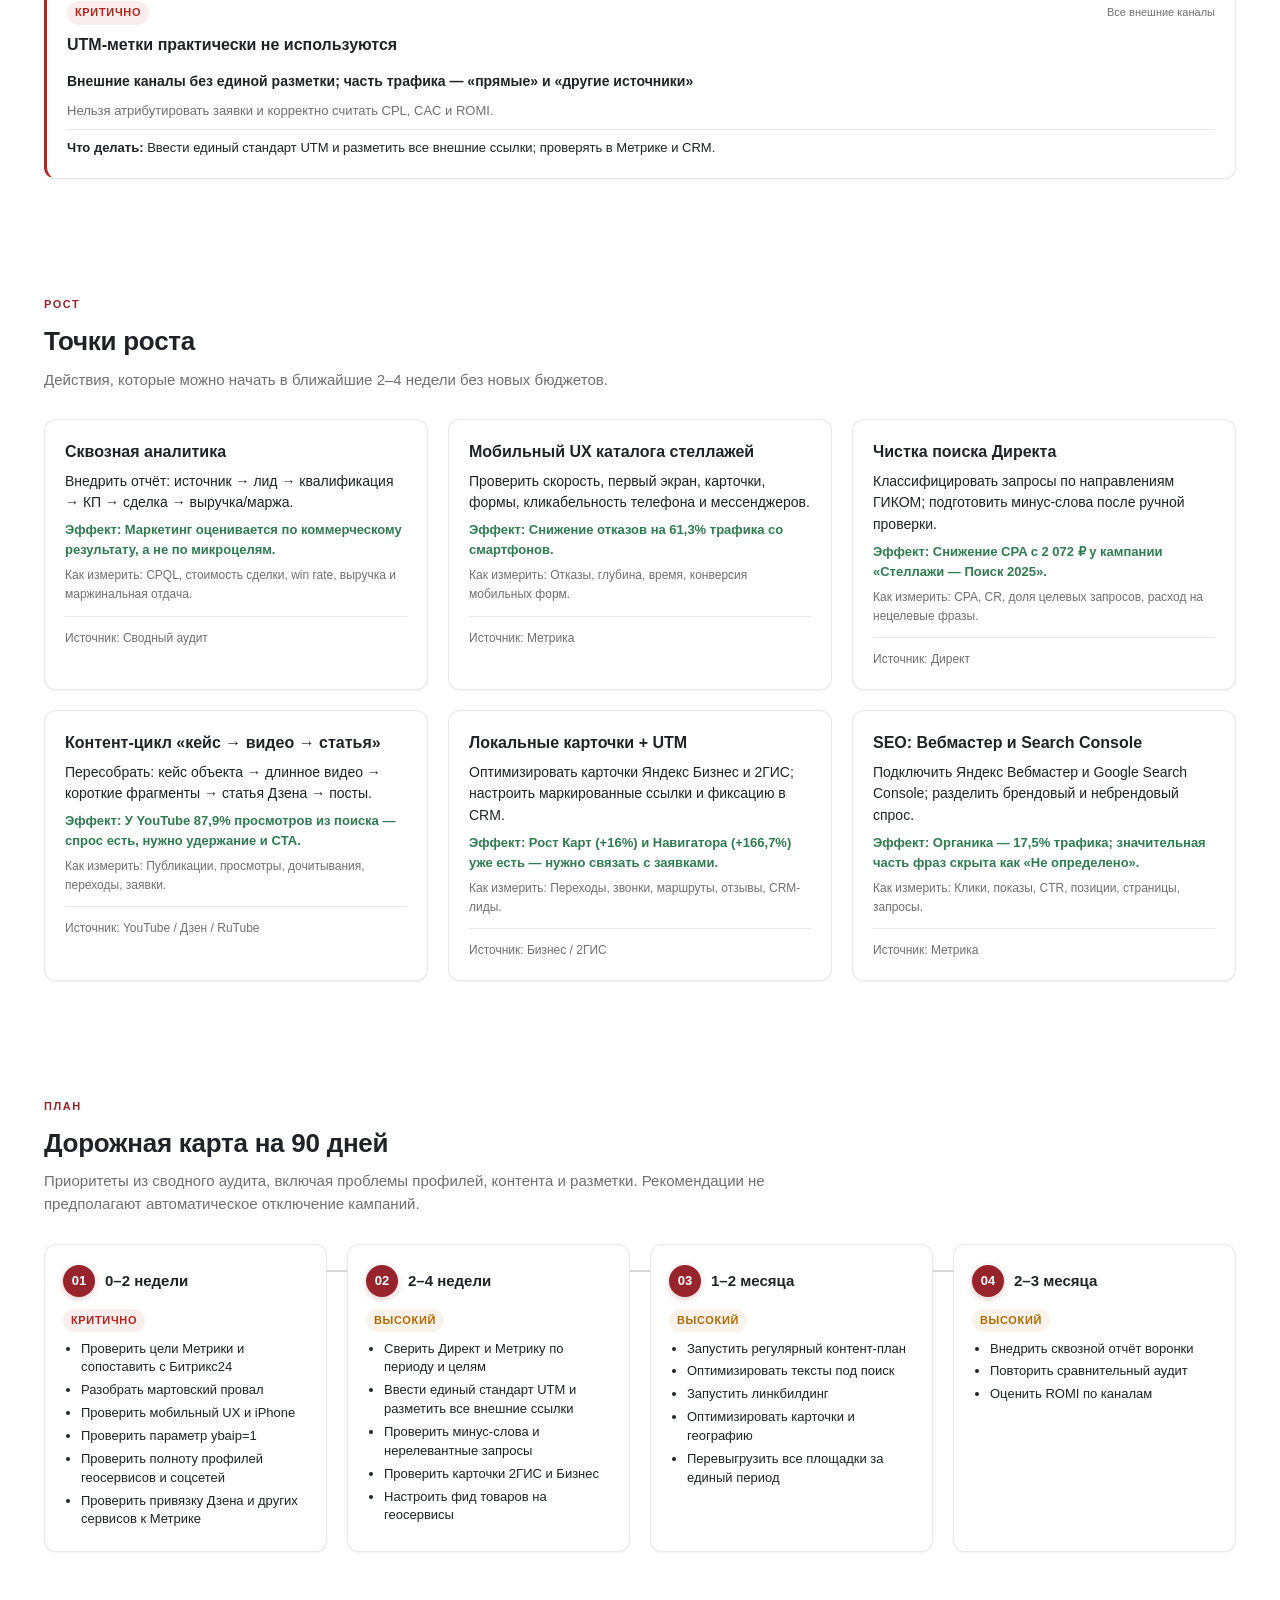
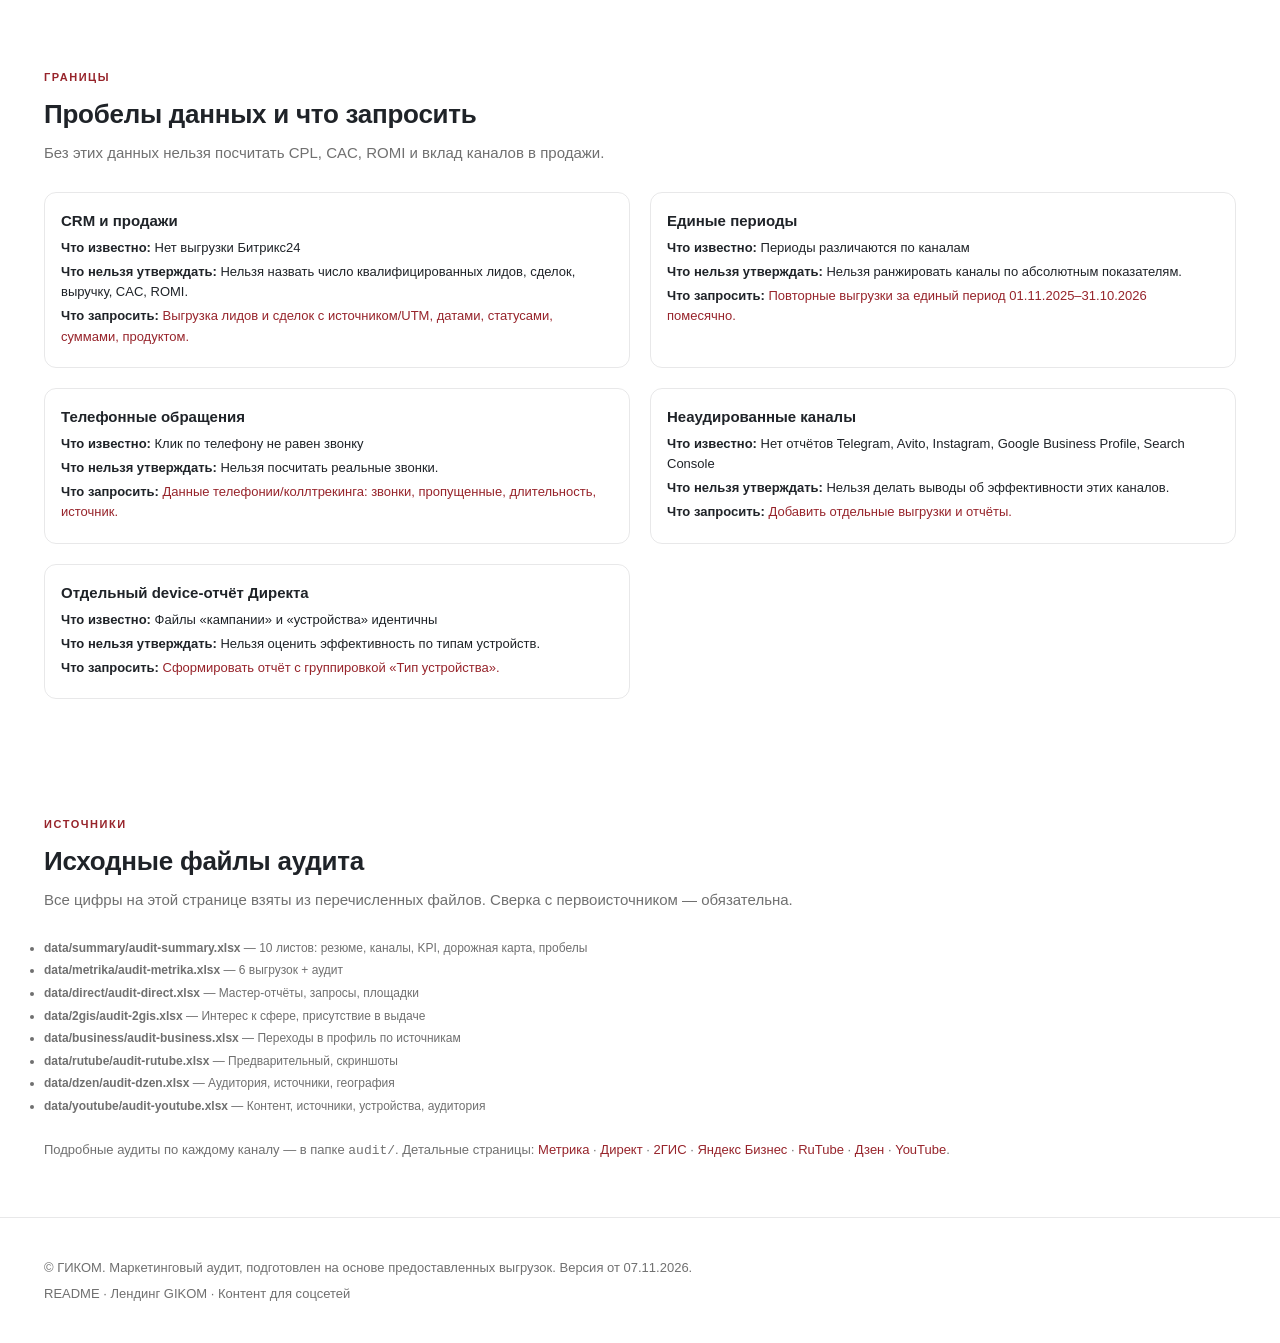
==== commit 01dff6fb: "summary audit" ====
--- a/audit/index.html
+++ b/audit/index.html
@@ -4,7 +4,7 @@
   <meta charset="UTF-8">
   <meta name="viewport" content="width=device-width, initial-scale=1.0">
   <title>Маркетинговый аудит ГИКОМ — дашборд</title>
-  <meta name="description" content="Дашборд маркетингового аудита ГИКОМ: каналы, сайт, реклама, узкие места и точки роста.">
+  <meta name="description" content="Дашборд маркетингового аудита ГИКОМ: визуализация каналов, сайта, рекламы, узкие места, проблемы и план действий.">
   <link rel="icon" href="dashboard/img/logo.png">
   <link rel="stylesheet" href="dashboard/css/styles.css">
 </head>
@@ -19,28 +19,28 @@
         <span>Маркетинговый аудит</span>
       </a>
       <nav class="nav" aria-label="Разделы">
+        <a href="#visuals">Визуализация</a>
         <a href="#overview">Обзор</a>
         <a href="#channels">Каналы</a>
         <a href="#bottlenecks">Узкие места</a>
-        <a href="#growth">Точки роста</a>
-        <a href="#dynamics">Динамика</a>
+        <a href="#problems">Проблемы</a>
         <a href="#roadmap">План</a>
         <a href="#gaps">Пробелы</a>
       </nav>
       <div class="header-actions">
-        <button class="btn btn--ghost" id="theme-toggle" type="button">Тёмная</button>
         <button class="btn" id="print-btn" type="button">PDF</button>
-        <button class="burger" type="button" aria-label="Меню" aria-expanded="false">
+        <button class="burger" type="button" aria-label="Меню" aria-expanded="false" aria-controls="mobile-nav">
           <span></span><span></span><span></span>
         </button>
       </div>
     </div>
-    <nav class="mobile-nav" aria-label="Мобильное меню">
+    <nav class="mobile-nav" id="mobile-nav" aria-label="Мобильное меню">
+      <a href="#visuals">Визуализация</a>
       <a href="#overview">Обзор</a>
       <a href="#channels">Каналы</a>
       <a href="#bottlenecks">Узкие места</a>
+      <a href="#problems">Проблемы</a>
       <a href="#growth">Точки роста</a>
-      <a href="#dynamics">Динамика</a>
       <a href="#roadmap">План</a>
       <a href="#gaps">Пробелы</a>
       <a href="#sources">Источники</a>
@@ -56,8 +56,8 @@
           <h1>Маркетинг получает поток.<br><span class="accent">Но не доказывает результат.</span></h1>
           <p class="hero__lead">
             Сводный аудит 7 каналов за 01.11.2025–31.10.2026: сайт, Яндекс Директ,
-            2ГИС, Яндекс Бизнес, RuTube, Дзен, YouTube. Ниже — узкие места, точки роста
-            и план действий на 90 дней.
+            2ГИС, Яндекс Бизнес, RuTube, Дзен, YouTube. Ниже — визуализация данных,
+            узкие места, проблемы и план действий на 90 дней.
           </p>
           <div class="hero__meta">
             <span><strong>Период:</strong> 01.11.2025 — 31.10.2026</span>
@@ -71,6 +71,100 @@
         </div>
         <div>
           <div class="kpi-grid" id="kpi-grid"></div>
+        </div>
+      </div>
+    </section>
+
+    <!-- VISUALS -->
+    <section id="visuals">
+      <div class="container">
+        <div class="section-head reveal">
+          <span class="eyebrow">Визуализация</span>
+          <h2>Картина аудита в цифрах</h2>
+          <p>Динамика, структура трафика, устройства, расходы и воронка. Все значения — из выгрузок
+            Метрики и Директа; периоды и единицы измерения указаны в подписях к каждому графику.</p>
+        </div>
+
+        <div class="viz-grid">
+          <div class="chart chart--wide reveal">
+            <div class="chart__head">
+              <div>
+                <div class="chart__title">Визиты на сайт и расход Яндекс Директа по месяцам</div>
+                <div class="chart__note">
+                  Столбцы — визиты (левая ось), линия — расход Директа (правая ось, тыс. ₽).
+                  Март 2026 выделен: визиты −67,8%, расход 89,90 ₽ (−99,93%). Август–октябрь 2026:
+                  строк Директа в выгрузке нет.
+                </div>
+              </div>
+            </div>
+            <svg id="chart-monthly" viewBox="0 0 940 360" role="img" aria-label="Визиты и расход Директа по месяцам"></svg>
+            <div class="chart__legend">
+              <span><i class="lg--visits"></i> Визиты (Метрика)</span>
+              <span><i class="lg--spend"></i> Расход Директа, тыс. ₽</span>
+              <span><i class="lg--crash"></i> Март 2026 — провал</span>
+              <span><i class="lg--nodata"></i> Нет данных Директа</span>
+            </div>
+            <div class="chart__foot">Источники: data/metrika/audit-metrika.xlsx · data/direct/audit-direct.xlsx</div>
+          </div>
+
+          <div class="chart reveal">
+            <div class="chart__head">
+              <div>
+                <div class="chart__title">Источники трафика</div>
+                <div class="chart__note">
+                  Визиты и доля от 44 044 визитов. Красным выделены переходы по рекламе —
+                  57,4% всего трафика. Метрика, 01.11.2025–31.10.2026.
+                </div>
+              </div>
+            </div>
+            <svg id="chart-sources" viewBox="0 0 620 380" role="img" aria-label="Источники трафика"></svg>
+            <div class="chart__foot">Источник: data/metrika/audit-metrika.xlsx</div>
+          </div>
+
+          <div class="chart reveal">
+            <div class="chart__head">
+              <div>
+                <div class="chart__title">Устройства и качество вовлечения</div>
+                <div class="chart__note">
+                  Доли визитов, отказы и глубина просмотра. Смартфоны — 61,3% трафика,
+                  но показывают худшее вовлечение.
+                </div>
+              </div>
+            </div>
+            <svg id="chart-devices" viewBox="0 0 620 320" role="img" aria-label="Распределение по устройствам"></svg>
+            <div class="chart__callout">
+              <strong>iPhone:</strong> 8 519 визитов (19,3%) · отказы 67,6% · глубина 1,26 · 28 сек
+            </div>
+            <div class="chart__foot">Источник: data/metrika/audit-metrika.xlsx</div>
+          </div>
+
+          <div class="chart reveal">
+            <div class="chart__head">
+              <div>
+                <div class="chart__title">Расход Директа по кампаниям</div>
+                <div class="chart__note">
+                  Топ-6 кампаний и остаток бюджета. Всего 1 151 582 ₽; в подписи — число
+                  конверсий и CPA. Конверсии не равны подтверждённым заявкам.
+                </div>
+              </div>
+            </div>
+            <svg id="chart-campaigns" viewBox="0 0 620 380" role="img" aria-label="Расход Директа по кампаниям"></svg>
+            <div class="chart__foot">Источник: data/direct/audit-direct.xlsx</div>
+          </div>
+
+          <div class="chart reveal">
+            <div class="chart__head">
+              <div>
+                <div class="chart__title">Воронка: где теряется измеримость</div>
+                <div class="chart__note">
+                  Первые два шага измерены. Подтверждённые заявки и сделки — нет данных:
+                  Битрикс24 не предоставлен.
+                </div>
+              </div>
+            </div>
+            <div class="funnel" id="funnel"></div>
+            <div class="chart__foot">Источник: data/metrika/audit-metrika.xlsx · Битрикс24 не предоставлен</div>
+          </div>
         </div>
       </div>
     </section>
@@ -91,15 +185,6 @@
             <li>В марте 2026 визиты упали на 67,8%, расход Директа — на 99,93%.</li>
           </ul>
         </div>
-
-        <div style="margin-top:32px" class="reveal">
-          <div class="section-head">
-            <span class="eyebrow">Воронка</span>
-            <h2>Где теряется измеримость</h2>
-            <p>Первые два шага измерены. Последние два — нет: Битрикс24 не предоставлен.</p>
-          </div>
-          <div class="funnel" id="funnel"></div>
-        </div>
       </div>
     </section>
 
@@ -137,6 +222,19 @@
       </div>
     </section>
 
+    <!-- PROBLEMS -->
+    <section id="problems">
+      <div class="container">
+        <div class="section-head reveal">
+          <span class="eyebrow">Проблемы</span>
+          <h2>Что мешает росту</h2>
+          <p>Семь проблем, выявленных в ходе аудита. Каждая включена в дорожную карту
+            и подкреплена конкретным действием.</p>
+        </div>
+        <div class="grid grid--2" id="problems-grid"></div>
+      </div>
+    </section>
+
     <!-- GROWTH -->
     <section id="growth">
       <div class="container">
@@ -149,47 +247,14 @@
       </div>
     </section>
 
-    <!-- DYNAMICS -->
-    <section id="dynamics">
-      <div class="container">
-        <div class="section-head reveal">
-          <span class="eyebrow">Динамика</span>
-          <h2>Визиты и расход Директа по месяцам</h2>
-          <p>Март 2026 — обвал: визиты −67,8%, расход −99,93%. Август–октябрь 2026 по Директу в выгрузке отсутствуют.</p>
-        </div>
-        <div class="chart reveal">
-          <div class="chart__title">Визиты (Метрика) и расход (Директ)</div>
-          <div class="chart__note">Левая ось — визиты, правая — тысячи рублей. Красный бар — март 2026.</div>
-          <svg id="chart-monthly" viewBox="0 0 720 260" role="img" aria-label="График визитов и расхода по месяцам"></svg>
-          <div class="chart__legend">
-            <span><i style="background:#97242B;opacity:.75"></i> Визиты</span>
-            <span><i style="background:#B26A00"></i> Расход Директа</span>
-            <span><i style="background:#B3261E"></i> Март 2026</span>
-          </div>
-        </div>
-
-        <div class="grid grid--2" style="margin-top:24px">
-          <div class="chart reveal">
-            <div class="chart__title">Источники трафика</div>
-            <div class="chart__note">База долей — 44 044 визита. Метрика, 01.11.2025–31.10.2026.</div>
-            <svg id="chart-sources" viewBox="0 0 720 220" role="img" aria-label="Источники трафика"></svg>
-          </div>
-          <div class="chart reveal">
-            <div class="chart__title">Устройства</div>
-            <div class="chart__note">61,3% визитов со смартфонов. Отказы iPhone — 67,6%.</div>
-            <svg id="chart-devices" viewBox="0 0 460 240" role="img" aria-label="Распределение по устройствам"></svg>
-          </div>
-        </div>
-      </div>
-    </section>
-
     <!-- ROADMAP -->
     <section id="roadmap">
       <div class="container">
         <div class="section-head reveal">
           <span class="eyebrow">План</span>
           <h2>Дорожная карта на 90 дней</h2>
-          <p>Приоритеты из сводного аудита. Рекомендации не предполагают автоматическое отключение кампаний.</p>
+          <p>Приоритеты из сводного аудита, включая проблемы профилей, контента и разметки.
+            Рекомендации не предполагают автоматическое отключение кампаний.</p>
         </div>
         <div class="roadmap" id="roadmap-grid"></div>
       </div>
@@ -219,7 +284,7 @@
         <div style="margin-top:24px" class="reveal">
           <p style="font-size:13px;color:var(--muted)">
             Подробные аудиты по каждому каналу — в папке <code>audit/</code>.
-            Детальные страницы: 
+            Детальные страницы:
             <a href="dashboard/channels/metrika.html">Метрика</a> ·
             <a href="dashboard/channels/direct.html">Директ</a> ·
             <a href="dashboard/channels/2gis.html">2ГИС</a> ·
@@ -238,14 +303,14 @@
       <p>© ГИКОМ. Маркетинговый аудит, подготовлен на основе предоставленных выгрузок. Версия от 07.11.2026.</p>
       <p style="margin-top:6px">
         <a href="README.md">README</a> ·
-        <a href="landing/">Лендинг GIKOM</a> ·
-        <a href="content/">Контент для соцсетей</a>
+        <a href="../landing/index.html">Лендинг GIKOM</a> ·
+        <a href="../content/index.html">Контент для соцсетей</a>
       </p>
     </div>
   </footer>
 
+  <script src="dashboard/js/charts.js"></script>
   <script src="dashboard/js/data.js"></script>
   <script src="dashboard/js/app.js"></script>
 </body>
 </html>
-
--- a/audit/dashboard/css/styles.css
+++ b/audit/dashboard/css/styles.css
@@ -102,18 +102,16 @@
 .btn:hover { background: var(--bg-alt); }
 .btn--primary { background: var(--accent); color: #fff; border-color: var(--accent); }
 .btn--primary:hover { opacity: 0.92; background: var(--accent); }
-.btn--ghost { border: none; background: transparent; }
 
 @media (max-width: 640px) {
   .logo span { display: none; }
   .header-actions .btn { padding: 6px 10px; font-size: 12px; }
-  .header-actions .btn--ghost { display: none; }
   .card { overflow-x: auto; -webkit-overflow-scrolling: touch; }
   table { min-width: 520px; }
 }
 .burger { display: none; flex-direction: column; gap: 4px; padding: 8px; cursor: pointer; border: none; background: none; }
 .burger span { width: 20px; height: 2px; background: var(--text); border-radius: 2px; }
-@media (max-width: 768px) {
+@media (max-width: 900px) {
   .nav { display: none; }
   .burger { display: flex; }
 }
@@ -165,21 +163,18 @@
 /* ---------- Funnel ---------- */
 .funnel { display: flex; flex-direction: column; gap: 10px; }
 .funnel__step {
-  display: grid; grid-template-columns: 220px 1fr 90px; gap: 16px; align-items: center;
-  padding: 14px 18px; background: var(--bg-alt); border-radius: var(--radius);
+  display: flex; flex-direction: column; gap: 8px;
+  padding: 14px 16px; background: var(--bg-alt); border-radius: var(--radius);
   border: 1px solid var(--border);
 }
-@media (max-width: 640px) {
-  .funnel__step { grid-template-columns: 1fr; gap: 6px; }
-  .funnel__bar { width: 100% !important; }
-}
+.funnel__top { display: flex; align-items: baseline; justify-content: space-between; gap: 12px; }
 .funnel__label { font-size: 14px; font-weight: 600; }
 .funnel__bar-wrap { height: 12px; background: rgba(31,35,40,0.06); border-radius: 999px; overflow: hidden; }
 .funnel__bar { height: 100%; background: var(--accent); border-radius: 999px; transition: width .6s ease; }
 .funnel__bar--empty { background: repeating-linear-gradient(45deg, #ddd, #ddd 6px, #eee 6px, #eee 12px); }
-.funnel__value { text-align: right; font-weight: 800; font-size: 16px; }
-.funnel__value--empty { color: var(--muted); font-size: 13px; font-weight: 600; }
-.funnel__note { font-size: 12px; color: var(--muted); margin-top: 2px; }
+.funnel__value { font-weight: 800; font-size: 16px; white-space: nowrap; }
+.funnel__value--empty { color: var(--muted); font-size: 13px; font-weight: 600; white-space: nowrap; }
+.funnel__note { font-size: 12px; color: var(--muted); }
 
 /* ---------- Cards grid ---------- */
 .grid { display: grid; gap: var(--gap); }
@@ -232,18 +227,54 @@
 .bn-card__action { font-size: 13px; }
 .bn-card__action strong { color: var(--text); }
 
+/* ---------- Problem cards ---------- */
+.problem-card { display: flex; flex-direction: column; gap: 8px; border-left: 3px solid var(--border-strong); }
+.problem-card--critical { border-left-color: var(--critical); }
+.problem-card--high { border-left-color: var(--warning); }
+.problem-card--medium { border-left-color: var(--info); }
+.problem-card__top { display: flex; align-items: center; justify-content: space-between; gap: 8px; }
+.problem-card__channel { font-size: 11px; color: var(--muted); text-align: right; }
+.problem-card__metric { font-size: 14px; font-weight: 700; }
+.problem-card__why { font-size: 13px; color: var(--muted); }
+.problem-card__action { font-size: 13px; margin-top: auto; padding-top: 8px; border-top: 1px solid var(--border); }
+.problem-card__action strong { color: var(--text); }
+#problems-grid > :last-child:nth-child(odd) { grid-column: 1 / -1; }
+@media (max-width: 640px) { #problems-grid > :last-child:nth-child(odd) { grid-column: auto; } }
+
 /* ---------- Growth cards ---------- */
 .growth-card__effect { font-size: 13px; color: var(--ok); font-weight: 600; margin: 6px 0; }
 .growth-card__measure { font-size: 12px; color: var(--muted); }
 
 /* ---------- Charts ---------- */
+.viz-grid { display: grid; grid-template-columns: repeat(2, minmax(0, 1fr)); gap: var(--gap); }
+.viz-grid .chart--wide { grid-column: 1 / -1; }
+@media (max-width: 900px) {
+  .viz-grid { grid-template-columns: 1fr; }
+  .viz-grid .chart--wide { grid-column: auto; }
+}
 .chart { background: var(--bg); border: 1px solid var(--border); border-radius: var(--radius); padding: 20px; }
-.chart__title { font-size: 15px; font-weight: 700; margin-bottom: 4px; }
-.chart__note { font-size: 12px; color: var(--muted); margin-bottom: 16px; }
+.chart__head { display: flex; justify-content: space-between; align-items: flex-start; gap: 12px; margin-bottom: 14px; }
+.chart__title { font-size: 16px; font-weight: 800; margin-bottom: 4px; }
+.chart__note { font-size: 12.5px; color: var(--muted); margin: 0; max-width: 820px; }
+.chart__foot { margin-top: 14px; padding-top: 10px; border-top: 1px solid var(--border); font-size: 11.5px; color: var(--muted); }
+.chart__callout {
+  margin-top: 14px; padding: 10px 12px; border-radius: 10px;
+  background: var(--critical-soft); border: 1px solid rgba(179, 38, 30, 0.18);
+  font-size: 12.5px; color: var(--text);
+}
+.chart__callout strong { color: var(--critical); }
 .chart svg { width: 100%; height: auto; display: block; }
 .chart__legend { display: flex; gap: 16px; flex-wrap: wrap; font-size: 12px; color: var(--muted); margin-top: 12px; }
 .chart__legend span { display: inline-flex; align-items: center; gap: 6px; }
 .chart__legend i { width: 12px; height: 12px; border-radius: 3px; display: inline-block; }
+.lg--visits { background: #97242B; opacity: 0.78; }
+.lg--spend { background: #B26A00; }
+.lg--crash { background: #B3261E; }
+.lg--nodata { background: #707070; opacity: 0.25; }
+@media (max-width: 640px) {
+  .chart { overflow-x: auto; -webkit-overflow-scrolling: touch; }
+  .chart svg { min-width: 520px; }
+}
 
 /* ---------- Roadmap ---------- */
 .roadmap {
@@ -301,8 +332,11 @@
   .site-header, .progress, .header-actions, .burger, .mobile-nav { display: none !important; }
   body { font-size: 10.5px; -webkit-print-color-adjust: exact; print-color-adjust: exact; }
   section { padding: 16px 0; break-inside: auto; }
-  .card, .chart, .gap, .roadmap__phase { box-shadow: none; border: 1px solid #bbb; break-inside: avoid; margin-bottom: 10px; }
-  .chart svg { max-width: 100%; }
+  .card, .chart, .gap, .roadmap__phase, .problem-card { box-shadow: none; border: 1px solid #bbb; break-inside: avoid; margin-bottom: 10px; }
+  .viz-grid { display: block; }
+  .chart { overflow: visible !important; }
+  .chart svg { min-width: 0 !important; max-width: 100%; }
+  .grid--3 { grid-template-columns: repeat(2, 1fr); }
   h2 { break-after: avoid; }
   .funnel__step { break-inside: avoid; }
   .reveal { opacity: 1 !important; transform: none !important; }
